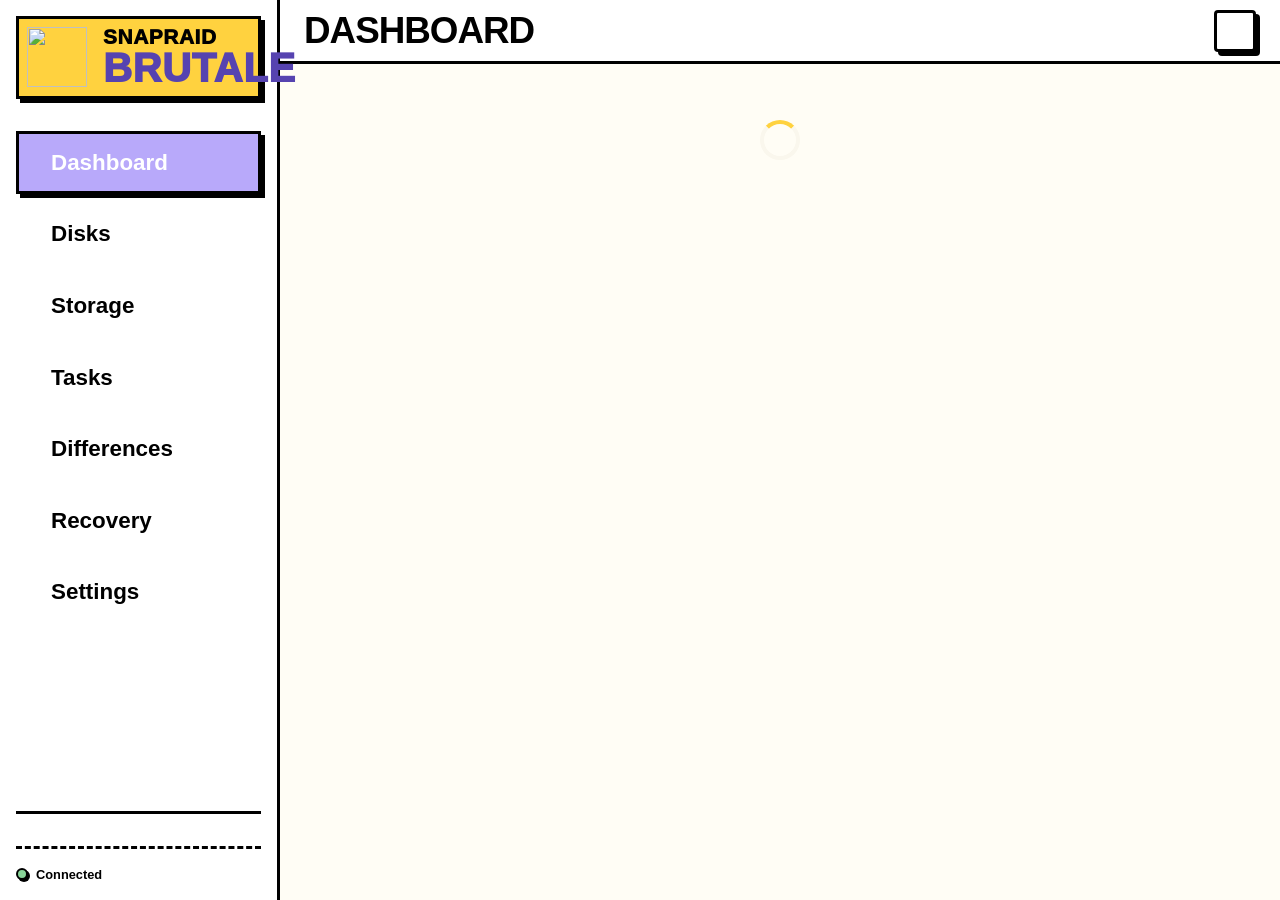
==== brutale/index.html @ dd06f3c1 "Add a Storage page to the Commander and Brutale UIs with array diagram, guided setup, pools, balance" ====
<!DOCTYPE html>
<html lang="en">

<head>
    <meta charset="UTF-8">
    <meta name="viewport" content="width=device-width, initial-scale=1.0">
    <title>SnapRAID Brutale</title>
    <script src="js/init.js"></script>
    <link rel="stylesheet" href="css/style.css">
    <link rel="apple-touch-icon" sizes="180x180" href="/image/apple-touch-icon.png">
    <link rel="icon" type="image/png" sizes="32x32" href="/image/favicon-32x32.png">
    <link rel="icon" type="image/png" sizes="16x16" href="/image/favicon-16x16.png">
    <link rel="manifest" href="/site.webmanifest">
</head>

<body>
    <div class="app-container">
        <!-- Sidebar Navigation -->
        <aside class="sidebar" id="sidebar">
            <a class="brand" href="https://www.snapraid.it" target="_blank" rel="noopener noreferrer">
                <!-- <div class="logo-icon" id="icon-logo"></div> -->
                <image class="logo-icon" src="image/android-chrome-192x192.png" with="60" height="60"/>
                <div class="brand-text">
                    <h1><span>SnapRAID</span><br><span class="brand-sub">Brutale</span></h1>
                </div>
            </a>

            <nav class="nav-links">
                <a href="#/" class="nav-item active" data-link>
                    <span class="icon" id="icon-dashboard"></span> Dashboard
                </a>
                <a href="#/disks" class="nav-item" data-link>
                    <span class="icon" id="icon-harddrive"></span> Disks
                </a>
                <a href="#/storage" class="nav-item" data-link>
                    <span class="icon" id="icon-storage"></span> Storage
                </a>
                <a href="#/tasks" class="nav-item" data-link>
                    <span class="icon" id="icon-activity"></span> Tasks
                </a>
                <a href="#/diff" class="nav-item" data-link>
                    <span class="icon" id="icon-check"></span> Differences
                </a>
                <a href="#/recovery" class="nav-item" data-link>
                    <span class="icon" id="icon-shield"></span> Recovery
                </a>
                <a href="#/settings" class="nav-item" data-link>
                    <span class="icon" id="icon-settings"></span> Settings
                </a>
            </nav>

            <div class="sidebar-footer">
                <div id="sidebar-status" class="sidebar-status">
                    <!-- Dynamic Status -->
                </div>
                <div class="connection-status">
                    <span class="pulse-dot"></span>
                    <span id="connection-text">Connected</span>
                </div>
            </div>
        </aside>

        <!-- Main Content Area -->
        <main class="main-content">
            <!-- Mobile Header -->
            <header class="top-bar">
                <div class="flex items-center gap-4">
                    <button id="mobile-menu-btn" class="icon-btn mobile-only">
                        <span class="icon" id="icon-menu"></span>
                    </button>
                    <h1 id="page-title">Dashboard</h1>
                </div>
                <div class="flex items-center gap-2">
                    <div class="header-actions" id="header-actions">
                        <!-- Dynamic Action Buttons injected here -->
                    </div>
                    <button id="theme-toggle" class="btn btn-secondary btn-icon" data-tooltip="Toggle Theme">
                        <span class="icon" id="icon-theme"></span>
                    </button>
                </div>
            </header>
            
            <div id="global-alerts" class="global-alerts"></div>

            <!-- View Container -->
            <div id="view-container" class="view-container">
                <!-- Views are injected here by JS -->
                <div class="loading-spinner"></div>
            </div>
        </main>
    </div>

    <!-- Toast Notification Container -->
    <div id="toast-container"></div>

    <!-- Scripts -->
    <script type="module" src="js/app.js"></script>
</body>

</html>
---- brutale/css/style.css ----
/* SPDX-License-Identifier: GPL-3.0-or-later */
/* Copyright (C) 2026 Andrea Mazzoleni */

/* --- Fonts --- */
@font-face {
    font-family: 'Bebas Neue';
    src: url('fonts/BebasNeue-Regular.woff2') format('woff2');
    font-weight: 400;
    font-style: normal;
    font-display: swap;
}

@font-face {
    font-family: 'Plus Jakarta Sans';
    src: url('fonts/PlusJakartaSans-Bold.woff2') format('woff2');
    font-weight: 700;
    font-style: normal;
    font-display: swap;
}

@font-face {
    font-family: 'DM Sans';
    src: url('fonts/DMSans-Regular.woff2') format('woff2');
    font-weight: 400;
    font-style: normal;
    font-display: swap;
}

@font-face {
    font-family: 'DM Sans';
    src: url('fonts/DMSans-Medium.woff2') format('woff2');
    font-weight: 500;
    font-style: normal;
    font-display: swap;
}

@font-face {
    font-family: 'DM Sans';
    src: url('fonts/DMSans-Bold.woff2') format('woff2');
    font-weight: 700;
    font-style: normal;
    font-display: swap;
}

@font-face {
    font-family: 'JetBrains Mono';
    src: url('fonts/JetBrainsMono-Regular.woff2') format('woff2');
    font-weight: 400;
    font-style: normal;
    font-display: swap;
}

@font-face {
    font-family: 'JetBrains Mono';
    src: url('fonts/JetBrainsMono-Bold.woff2') format('woff2');
    font-weight: 700;
    font-style: normal;
    font-display: swap;
}

/* --- Variables & Theme (Neo-Brutalism Style) --- */
:root {
    /* Bold Neubrutalist Color Palette */
    --c-neo-yellow: #FFD23F;    /* Bold Yellow */
    --c-neo-purple: #B8A9FA;    /* Lavender */
    --c-neo-amber: #FFA552;     /* Amber */
    --c-neo-orange: #F97316;    /* Orange */
    --c-neo-cyan: #74B9FF;      /* Sky Blue */
    --c-neo-green: #88D498;     /* Soft Green */
    --c-neo-pink: #FF6B6B;      /* Coral Pink */
    --c-black: #000000;         /* Black */
    --c-white: #FFFFFF;         /* White */
    
    /* Theme Colors - Light Mode Default */
    --bg-main: #FFFDF5;         /* Off-White */
    --bg-sub: #FAF7ED;          /* Slightly deeper off-white/cream for layouts/sidebar */
    --bg-card: #FFFFFF;         /* Pure White card backgrounds for high contrast */
    --bg-card-hover: var(--c-neo-yellow);
    --border: var(--c-black);
    --border-subtle: 3px solid var(--c-black);
    
    --text-primary: var(--c-black);
    --text-secondary: #2D2D2D;
    --accent-glow: var(--c-neo-yellow);
    --brand-primary: var(--c-black);
    --brand-secondary: #5643B0;
    --btn-primary: var(--c-neo-yellow);
    --btn-secondary: var(--c-neo-purple);
    --btn-danger: var(--c-neo-pink); /* Use Coral Pink for danger buttons */
    
    --smart-clickable-hover: var(--c-neo-yellow);
    --text-grey: #555555;
    --text-sky: #0277BD; /* More readable shade of Sky Blue for text */
    --text-emerald: #1E824C; /* More readable shade of Soft Green for text */
    --text-red: #D32F2F; /* Darker red for text in light theme */
    --log-window-background: #FFFFFF;
    --log-window-text: var(--c-black);
    --status-next: #3D3D3D;
    --progress-container-background: #FFFFFF;
    --slider-background: var(--c-black);
    --table-row-hover: var(--c-neo-yellow);
    --table-row-alt: rgba(0, 0, 0, 0.03);
    
    /* Hard Shadows */
    --shadow-hard: 4px 4px 0px 0px var(--c-black);
    --shadow-hard-lg: 8px 8px 0px 0px var(--c-black);
    --shadow-hard-hover: 6px 6px 0px 0px var(--c-black);
    --shadow-hard-active: 2px 2px 0px 0px var(--c-black);

    /* Spacing */
    --gap-sm: 0.5rem;
    --gap-md: 1rem;
    --gap-lg: 1.5rem;

    /* Borders */
    --radius-md: 4px;
    --radius-lg: 4px;
}

[data-theme="dark"] {
    --bg-main: #121212;
    --bg-sub: #1A1A1A;
    --bg-card: #1F1F1F;
    --bg-card-hover: var(--c-neo-purple);
    --border: var(--c-white);
    --border-subtle: 3px solid var(--c-white);
    
    --text-primary: var(--c-white);
    --text-secondary: #CCCCCC;
    --accent-glow: var(--c-neo-purple);
    --brand-primary: var(--c-black);
    --brand-secondary: #5643B0;
    --btn-primary: var(--c-neo-yellow);
    --btn-secondary: var(--c-neo-purple);
    --btn-danger: var(--c-neo-orange);
    
    --smart-clickable-hover: var(--c-neo-purple);
    --text-grey: #AAAAAA;
    --text-sky: var(--c-neo-cyan);
    --text-emerald: var(--c-neo-green);
    --text-red: var(--c-neo-pink);
    --log-window-background: #121212;
    --log-window-text: var(--c-white);
    --status-next: #BBBBBB;
    --progress-container-background: #1F1F1F;
    --slider-background: var(--c-white);
    --table-row-hover: var(--c-neo-purple);
    --table-row-alt: rgba(255, 255, 255, 0.03);
    
    /* Hard Shadows */
    --shadow-hard: 4px 4px 0px 0px var(--c-white);
    --shadow-hard-lg: 8px 8px 0px 0px var(--c-white);
    --shadow-hard-hover: 6px 6px 0px 0px var(--c-white);
    --shadow-hard-active: 2px 2px 0px 0px var(--c-white);
}

/* --- Resetp & Base --- */
* {
    box-sizing: border-box;
    margin: 0;
    padding: 0;
}

body {
    font-family: 'DM Sans', -apple-system, BlinkMacSystemFont, "Segoe UI", Roboto, sans-serif;
    background-color: var(--bg-main);
    color: var(--text-primary);
    line-height: 1.5;
    height: 100vh;
    overflow: hidden;
}

h1, h2, h3, h4, h5, h6 {
    font-family: 'Bebas Neue', sans-serif;
    text-transform: uppercase;
    letter-spacing: 0.03em;
    font-weight: 400;
}

.badge, .btn, .nav-item, .version-tag, .smart-clickable {
    font-family: 'Plus Jakarta Sans', sans-serif;
    font-weight: 700;
}

.log-window, .restricted-banner code, .font-mono, code, pre, kbd, samp {
    font-family: 'JetBrains Mono', monospace !important;
}

/* --- Layout --- */
.app-container {
    display: flex;
    height: 100vh;
}

/* Sidebar */
.sidebar {
    width: 280px;
    background-color: var(--bg-card);
    border-right: 3px solid var(--border);
    display: flex;
    flex-direction: column;
    padding: var(--gap-md);
    transition: transform 0.3s ease;
    z-index: 50;
}

.brand {
    display: flex;
    align-items: center;
    gap: var(--gap-md);
    margin-bottom: 2rem;
    padding: 0.5rem;
    text-decoration: none;
    background: var(--btn-primary);
    border: 3px solid var(--border);
    box-shadow: var(--shadow-hard);
    color: var(--text-primary);
}

.brand:hover {
    transform: translate(-2px, -2px);
    box-shadow: var(--shadow-hard-hover);
}

.brand:active {
    transform: translate(2px, 2px);
    box-shadow: var(--shadow-hard-active);
}

.brand:hover .logo-icon {
    animation: logo-jiggle 0.3s infinite;
}

@keyframes logo-jiggle {
    0%, 100% { transform: rotate(0deg); }
    25% { transform: rotate(-6deg); }
    75% { transform: rotate(6deg); }
}

.logo-icon {
    width: 60px;
    height: 60px;
    display: flex;
    align-items: center;
    justify-content: center;
    transition: transform 0.2s ease;
}

.brand-text h1 {
    font-size: 1.3rem;
    font-weight: 1000;
    line-height: 1.0;
    color: var(--brand-primary);
}

.brand-sub {
    font-size: 2.5rem;
    font-weight: 1000;
    line-height: 1.0;
    color: var(--brand-secondary);
}

.version-tag {
    font-size: 0.75rem;
    color: var(--text-secondary);
    font-family: 'JetBrains Mono', monospace;
    font-weight: bold;
}

.nav-links {
    display: flex;
    flex-direction: column;
    gap: 0.5rem;
    flex: 1;
}

.nav-item {
    display: flex;
    align-items: center;
    gap: var(--gap-md);
    padding: 0.75rem 1rem;
    color: var(--text-primary);
    text-decoration: none;
    border: 3px solid transparent;
    font-weight: 700;
    font-size: 1.4rem;
    transition: all 0.1s;
}

.nav-item:hover {
    background-color: var(--c-neo-yellow);
    border: 3px solid var(--border);
    box-shadow: var(--shadow-hard);
    color: var(--c-black);
}

.nav-item.active {
    background-color: var(--c-neo-purple);
    border: 3px solid var(--border);
    box-shadow: var(--shadow-hard);
    color: var(--c-white);
}

.nav-item .icon svg {
    width: 20px;
    height: 20px;
    fill: currentColor;
    align-items: center;
    margin-top: 0.4rem;
}

.sidebar-status {
    margin-bottom: var(--gap-md);
    padding-bottom: var(--gap-md);
    border-bottom: 3px dashed var(--border);
}

.status-title {
    font-size: 0.75rem;
    font-weight: 700;
    color: var(--text-secondary);
    text-transform: uppercase;
    margin-bottom: 0.25rem;
    display: flex;
    justify-content: space-between;
}

.status-command {
    color: var(--c-neo-orange);
    font-weight: bold;
}

.status-meta {
    font-size: 0.7rem;
    color: var(--text-secondary);
    margin-top: 0.25rem;
    display: flex;
    justify-content: space-between;
}

.status-icon {
    display: inline-flex;
    align-items: center;
    margin-right: 0.5rem;
    color: var(--text-primary);
}

.status-icon svg {
    width: 14px;
    height: 14px;
    fill: currentColor;
}

.status-separator {
    display: inline-flex;
    align-items: center;
    margin: 0 0.25rem;
    color: var(--border);
}

.status-separator svg {
    width: 12px;
    height: 12px;
    fill: currentColor;
}

.status-next {
    color: var(--status-next);
    font-weight: bold;
}

.icon-spin {
    animation: spin 2s linear infinite;
}

.sidebar-footer {
    padding-top: var(--gap-md);
    border-top: 3px solid var(--border);
}

.connection-status {
    display: flex;
    align-items: center;
    gap: 0.5rem;
    font-size: 0.8rem;
    color: var(--text-primary);
    font-weight: bold;
}

.pulse-dot {
    width: 12px;
    height: 12px;
    background-color: var(--c-neo-green);
    border: 2px solid var(--border);
    border-radius: 50%;
    box-shadow: 2px 2px 0px 0px var(--border);
}

.pulse-dot.disconnected {
    background-color: var(--c-neo-orange);
}

/* Main Content */
.main-content {
    flex: 1;
    display: flex;
    flex-direction: column;
    overflow: hidden;
    position: relative;
}

.top-bar {
    height: 64px;
    padding: 0 var(--gap-lg);
    display: flex;
    align-items: center;
    justify-content: space-between;
    background: var(--bg-card);
    border-bottom: 3px solid var(--border);
    z-index: 40;
}

#page-title {
    font-size: 2.3rem;
    font-weight: 700;
    text-transform: uppercase;
    letter-spacing: -1px;
}

.header-actions {
    display: flex;
    gap: var(--gap-md);
    align-items: center;
}

.view-container {
    padding: var(--gap-lg);
    overflow-y: auto;
    flex: 1;
    padding-bottom: 80px;
}

/* --- Components --- */

/* Cards */
.card {
    background-color: var(--bg-card);
    border: 3px solid var(--border);
    border-radius: var(--radius-lg);
    padding: var(--gap-lg);
    overflow: visible;
    box-shadow: var(--shadow-hard);
    transition: transform 0.1s, box-shadow 0.1s;
}

.card-border-blue {
    border-left: 10px solid var(--c-neo-cyan) !important;
}

.card-border-purple {
    border-left: 10px solid var(--c-neo-purple) !important;
}

.card-border-grey {
    border-left: 10px solid var(--text-grey) !important;
}

.card-disk {
    max-width: 400px;
}

.card-disk h4 {
    font-size: 1.4rem !important;
}

.card.glow {
    border-color: var(--c-neo-yellow);
    box-shadow: var(--shadow-hard-lg);
}

/* Grid */
.grid-1 {
    display: grid;
    grid-template-columns: repeat(auto-fit, minmax(300px, 1fr));
    gap: var(--gap-lg);
    margin-bottom: var(--gap-lg);
}

.grid-2 {
    display: grid;
    grid-template-columns: repeat(auto-fit, minmax(300px, 1fr));
    gap: var(--gap-lg);
    margin-bottom: var(--gap-lg);
}

.grid-span-2 {
    grid-column: span 2;
}

.grid-3 {
    display: grid;
    grid-template-columns: repeat(auto-fit, minmax(250px, 1fr));
    gap: var(--gap-lg);
    margin-bottom: var(--gap-lg);
}

.grid-4 {
    display: grid;
    grid-template-columns: repeat(auto-fit, minmax(200px, 1fr));
    gap: var(--gap-lg);
    margin-bottom: var(--gap-lg);
}

.grid-fill-2 {
    display: grid;
    grid-template-columns: repeat(auto-fill, minmax(300px, 400px));
    gap: var(--gap-lg);
}

.grid-fill-3 {
    display: grid;
    grid-template-columns: repeat(auto-fill, minmax(250px, 300px));
    gap: var(--gap-lg);
}

.grid-fill-4 {
    display: grid;
    grid-template-columns: repeat(auto-fill, minmax(200px, 250px));
    gap: var(--gap-lg);
}

/* Buttons */
.btn {
    padding: 0.6rem 1.2rem;
    border-radius: var(--radius-md);
    border: 3px solid var(--border);
    font-weight: 700;
    cursor: pointer;
    transition: transform 0.1s, box-shadow 0.1s;
    font-size: 0.9rem;
    position: relative;
    box-shadow: var(--shadow-hard);
    text-transform: uppercase;
    letter-spacing: 0.5px;
}

.btn:hover {
    transform: translate(-2px, -2px);
    box-shadow: var(--shadow-hard-hover);
    filter: none;
}

.btn:active {
    transform: translate(2px, 2px);
    box-shadow: var(--shadow-hard-active);
    filter: none;
}

.btn-primary {
    background-color: var(--btn-primary);
    color: var(--c-black);
}

.btn-secondary {
    background-color: var(--bg-card);
    color: var(--text-primary);
}

.btn-danger {
    background-color: var(--btn-danger);
    color: var(--c-white);
}

.btn-amber {
    background-color: var(--c-neo-yellow);
    color: var(--c-black);
}

.btn-disabled {
    background-color: var(--bg-sub);
    color: var(--text-grey);
    cursor: not-allowed;
    opacity: 0.6;
    pointer-events: none;
    border: 3px solid var(--border);
    box-shadow: none;
    transform: none !important;
}

.btn-icon {
    display: inline-flex;
    align-items: center;
    justify-content: center;
    padding: 0.5rem;
    width: 42px;
    height: 42px;
}

.btn-icon svg {
    width: 22px;
    height: 22px;
    fill: currentColor;
}

.btn-sm {
    padding: 0.35rem 0.85rem;
    font-size: 0.8rem;
    border-width: 2px;
}

.btn-xs {
    padding: 0.2rem 0.5rem;
    font-size: 0.7rem;
    border-width: 2px;
}

.icon-btn {
    background: none;
    border: 3px solid transparent;
    color: var(--text-primary);
    cursor: pointer;
    display: inline-flex;
    align-items: center;
    justify-content: center;
    padding: 4px;
}

.icon-btn:hover {
    border-color: var(--border);
    background: var(--c-neo-yellow);
    box-shadow: 2px 2px 0px var(--border);
}

.icon-btn svg {
    width: 24px;
    height: 24px;
    fill: currentColor;
}

/* Floating JavaScript Tooltip */
.tooltip-floating {
    position: fixed;
    background-color: var(--c-neo-yellow);
    color: var(--c-black);
    padding: 0.6rem 0.9rem;
    border: 3px solid var(--border);
    border-radius: var(--radius-md);
    font-size: 0.85rem;
    font-weight: 700;
    line-height: 1.4;
    max-width: 350px;
    z-index: 1000;
    box-shadow: var(--shadow-hard);
    pointer-events: none;
    opacity: 0;
    transition: opacity 0.15s ease;
}

.tooltip-floating.active {
    opacity: 1;
}

/* Badges */
.badge {
    display: inline-flex;
    padding: 0.35rem 0.65rem;
    border: 2px solid var(--border);
    border-radius: 4px;
    font-size: 0.75rem;
    font-weight: 700;
    text-transform: uppercase;
    text-align: center;
    justify-content: center;
    line-height: 1.2;
    box-shadow: 2px 2px 0px var(--border);
}

a.badge {
    text-decoration: none;
    transition: transform 0.1s, box-shadow 0.1s;
}

a.badge:hover {
    transform: translate(-1px, -1px);
    box-shadow: 3px 3px 0px var(--border);
    filter: none;
}

.badge-green {
    background: var(--c-neo-green);
    color: var(--c-black);
}

.badge-red {
    background: var(--c-neo-pink);
    color: var(--c-white);
}

.badge-yellow {
    background: var(--c-neo-amber);
    color: var(--c-white);
}

.badge-orange {
    background: var(--c-neo-orange);
    color: var(--c-white);
}

.badge-blue {
    background: var(--c-neo-cyan);
    color: var(--c-black);
}

.badge-purple {
    background: var(--c-neo-purple);
    color: var(--c-white);
}

.badge-grey {
    background: var(--bg-sub);
    color: var(--text-primary);
}

.badge-active-cyan {
    background: var(--c-neo-cyan);
    color: var(--c-white);
    animation: neo-jiggle-cyan 0.8s infinite;
}

.badge-active-yellow {
    background: var(--c-neo-amber);
    color: var(--c-white);
    animation: neo-jiggle-yellow 0.6s infinite;
}

.badge-active-orange {
    background: var(--c-neo-orange);
    color: var(--c-white);
    animation: neo-jiggle-orange 0.4s infinite;
}

.badge-active-red {
    background: var(--c-neo-pink);
    color: var(--c-white);
    animation: neo-jiggle-red 0.2s infinite;
}

@keyframes neo-jiggle-cyan {
    0%, 100% { transform: rotate(0deg); }
    25% { transform: rotate(-1deg) translate(-0.5px, 0); }
    75% { transform: rotate(1deg) translate(0.5px, 0); }
}

@keyframes neo-jiggle-yellow {
    0%, 100% { transform: rotate(0deg); }
    25% { transform: rotate(-2.5deg) translate(-0.5px, 0); }
    75% { transform: rotate(2.5deg) translate(0.5px, 0); }
}

@keyframes neo-jiggle-orange {
    0%, 100% { transform: rotate(0deg); }
    25% { transform: rotate(-4.5deg) translate(-1px, 0); }
    75% { transform: rotate(4.5deg) translate(1px, 0); }
}

@keyframes neo-jiggle-red {
    0%, 100% { transform: rotate(0deg); }
    25% { transform: rotate(-7deg) translate(-1.5px, 0); }
    75% { transform: rotate(7deg) translate(1.5px, 0); }
}

/* Progress Bar */
.progress-container {
    height: 16px;
    background-color: var(--progress-container-background);
    border: 3px solid var(--border);
    border-radius: var(--radius-md);
    overflow: hidden;
    margin: 0.5rem 0;
    box-shadow: 2px 2px 0px var(--border);
}

.progress-container.system-progress {
    height: 10px;
    margin: 0;
}

.progress-bar {
    height: 100%;
    background: var(--c-neo-cyan);
    border-right: 2px solid var(--border);
    transition: width 0.3s ease;
}

/* Logs */
.log-window {
    background-color: var(--log-window-background);
    border: 3px solid var(--border);
    border-radius: var(--radius-md);
    padding: 1rem;
    font-family: monospace;
    font-size: 0.85rem;
    height: 250px;
    overflow-y: auto;
    color: var(--log-window-text);
    box-shadow: var(--shadow-hard);
}

.log-line {
    margin-bottom: 4px;
    font-weight: 500;
}

.log-error {
    color: var(--c-neo-orange);
    font-weight: 700;
}

/* Forms */
.form-group {
    margin-bottom: 1.2rem;
}

.form-group label {
    display: block;
    margin-bottom: 0.3rem;
    font-size: 0.95rem;
    color: var(--text-primary);
    font-weight: 700;
    text-transform: uppercase;
}

.form-control {
    width: 100%;
    padding: 0.75rem;
    background-color: var(--bg-card);
    border: 3px solid var(--border);
    border-radius: var(--radius-md);
    color: var(--text-primary);
    font-family: inherit;
    font-weight: 500;
    box-shadow: 2px 2px 0px var(--border);
    transition: transform 0.1s, box-shadow 0.1s;
}

.form-control:focus {
    outline: none;
    transform: translate(-1px, -1px);
    box-shadow: 3px 3px 0px var(--border);
    background-color: var(--bg-sub);
}

.form-row {
    display: flex;
    gap: 1rem;
}

.form-row>* {
    flex: 1;
}

.form-group.disabled-control {
    opacity: 0.4;
    cursor: not-allowed;
}

.form-group.disabled-control input,
.form-group.disabled-control select {
    cursor: not-allowed;
    box-shadow: none;
}

.restricted-banner {
    grid-column: span 2;
    background: var(--c-neo-cyan);
    border: 3px solid var(--border);
    border-radius: var(--radius-lg);
    padding: var(--gap-lg);
    margin-bottom: var(--gap-lg);
    color: var(--c-black);
    box-shadow: var(--shadow-hard);
}

.restricted-banner-title {
    font-weight: 700;
    font-size: 1.1rem;
    color: var(--c-black);
    margin-bottom: 0.5rem;
    display: flex;
    align-items: center;
    gap: 0.5rem;
    text-transform: uppercase;
}

.restricted-banner code {
    font-family: monospace;
    font-size: 0.9em;
    color: var(--c-black);
    background: rgba(255, 255, 255, 0.65);
    border: 2px solid var(--border);
    padding: 0.1rem 0.3rem;
    border-radius: 4px;
}

.global-alerts {
    padding: var(--gap-lg) var(--gap-lg) 0 var(--gap-lg);
}

.global-alerts:empty {
    display: none;
}

.health-banner {
    border: 3px solid var(--border);
    border-radius: var(--radius-lg);
    padding: var(--gap-lg);
    margin-bottom: var(--gap-sm);
    color: var(--c-black);
    box-shadow: var(--shadow-hard);
    font-weight: 500;
}

.health-banner.pending {
    background: var(--c-neo-cyan);
}

.health-banner.prefail {
    background: var(--c-neo-yellow);
}

.health-banner.degraded {
    background: var(--c-neo-orange);
    color: var(--c-white);
}

.health-banner.degraded .health-banner-reason,
.health-banner.degraded .health-banner-title {
    color: var(--c-white);
}

.health-banner.failing {
    background: var(--c-neo-pink);
    color: var(--c-white);
}

.health-banner.failing .health-banner-reason,
.health-banner.failing .health-banner-title {
    color: var(--c-white);
}

.health-banner.corrupt {
    background: var(--c-neo-purple);
    color: var(--c-white);
}

.health-banner.corrupt .health-banner-reason,
.health-banner.corrupt .health-banner-title {
    color: var(--c-white);
}

.health-banner-title {
    font-weight: 800;
    font-size: 1.1rem;
    color: var(--c-black);
    margin-bottom: 0.5rem;
    display: flex;
    align-items: center;
    gap: 0.5rem;
    text-transform: uppercase;
}

.health-banner-reason {
    font-weight: 700;
    color: var(--c-black);
    margin-top: 0.25rem;
}

/* Table */
.data-table {
    width: 100%;
    border-collapse: collapse;
    background: var(--bg-card);
    border: 3px solid var(--border);
    box-shadow: var(--shadow-hard);
}

.data-table th {
    text-align: left;
    padding: 1rem;
    border-bottom: 3px solid var(--border);
    color: var(--text-primary);
    font-size: 0.9rem;
    font-weight: 800;
    text-transform: uppercase;
    background: var(--bg-sub);
}

.data-table td {
    padding: 1rem;
    border-bottom: 2px solid var(--border);
    font-size: 0.9rem;
    font-weight: 500;
}

.data-table.dense th,
.data-table.dense td {
    padding: 0.6rem 0.85rem;
}

.data-table.dense th,
.data-table.v-dense th {
    font-size: 0.8rem;
    background-color: var(--bg-sub);
}

.data-table.v-dense th,
.data-table.v-dense td {
    padding: 0.3rem 0.6rem;
    font-size: 0.8rem;
}

.data-table.dense td,
.data-table.v-dense td {
    vertical-align: middle;
}

.data-table.dense tr:nth-child(even),
.data-table.v-dense tr:nth-child(even) {
    background-color: var(--table-row-alt);
}

.history-table tr:nth-child(4n+3),
.history-table tr:nth-child(4n+4) {
    background-color: var(--table-row-alt);
}

.task-history-log {
    background-color: var(--bg-sub);
    margin: 0.5rem;
    padding: 0.5rem;
    border: 2px solid var(--border);
}

.data-table tr:hover {
    background-color: var(--table-row-hover) !important;
    color: var(--c-black) !important;
}

.data-table tr:hover td {
    color: var(--c-black) !important;
}

.data-table.dense .badge {
    padding: 0.2rem 0.5rem;
    font-size: 0.7rem;
}

.modal-body h4 {
    margin-top: 0.75rem;
    margin-bottom: 0.35rem;
    text-transform: uppercase;
}

.modal-body .data-table.v-dense th:first-child,
.modal-body .data-table.v-dense td:first-child {
    width: 250px;
    max-width: 250px;
}

@media (max-width: 480px) {
    .modal-body .data-table.v-dense th:first-child,
    .modal-body .data-table.v-dense td:first-child {
        width: 120px;
    }
}

.overflow-x-auto {
    overflow-x: auto;
}

/* Temperature / Sparklines */
.flex-1 {
    flex: 1;
}

.flex-shrink-0 {
    flex-shrink: 0;
}

.whitespace-nowrap {
    white-space: nowrap;
}

.h-full {
    height: 100%;
}

.min-w-0 {
    min-width: 0;
}

.temp-sparkline {
    display: block;
}

.temp-sparkline-row {
    height: 55px;
}

.temp-sparkline-container {
    border: 3px solid var(--border);
    border-radius: var(--radius-md);
    background: var(--bg-sub);
    width: 100%;
    box-shadow: 2px 2px 0px var(--border);
}

.scrub-history-container {
    border: 3px solid var(--border);
    border-radius: var(--radius-md);
    background: var(--bg-sub);
    height: 150px;
    width: 100%;
    box-shadow: var(--shadow-hard);
}

/* Property List */
.property-list {
    display: flex;
    flex-direction: column;
    gap: 0.75rem;
    border-top: 3px solid var(--border);
    border-bottom: 3px solid var(--border);
    padding: 1.25rem 0;
    margin: 1.5rem 0;
}

.property-row {
    display: flex;
    align-items: center;
    gap: 1rem;
}

.property-label {
    color: var(--text-secondary);
    font-size: 0.8rem;
    font-weight: 800;
    text-transform: uppercase;
    width: 100px;
    flex-shrink: 0;
}

.property-value {
    font-size: 1.15rem;
    font-weight: 700;
    word-break: break-all;
    flex: 1;
    min-width: 0;
}

.w-50 { width: 50px; }
.w-60 { width: 60px; }
.w-80 { width: 80px; }
.w-100 { width: 100px; }
.p-0 { padding: 0 !important; }

/* Utility Typography */
.text-xs { font-size: 0.75rem; }
.text-sm { font-size: 0.875rem; }
.text-lg { font-size: 1.125rem; }
.text-xl { font-size: 1.25rem; }
.text-2xl { font-size: 1.5rem; }
.font-bold { font-weight: 700; }
.font-mono { font-family: monospace; font-weight: bold; }

.whitespace-pre-wrap {
    white-space: pre-wrap;
}

.text-sky { color: var(--text-sky); }
.text-emerald { color: var(--text-emerald); }
.text-purple { color: var(--c-neo-purple); }
.text-grey { color: var(--text-grey); }
.text-red { color: var(--text-red); }
.text-yellow { color: var(--c-neo-amber); }
.text-orange { color: var(--c-neo-orange); }
.text-amber { color: var(--c-neo-amber); }
.text-muted { color: var(--text-secondary); }

.flex { display: flex; }
.flex-wrap { flex-wrap: wrap; }
.items-center { align-items: center; }
.justify-between { justify-content: space-between; }
.gap-2 { gap: 0.5rem; }
.gap-4 { gap: 1rem; }
.gap-8 { gap: 2rem; }

.mt-1 { margin-top: 0.25rem; }
.mt-2 { margin-top: 0.5rem; }
.mt-3 { margin-top: 0.75rem; }
.mt-4 { margin-top: 1.0rem; }
.mt-6 { margin-top: 1.5rem; }
.mr-1 { margin-right: 0.25rem; }
.ml-2 { margin-left: 0.5rem; }
.mb-1 { margin-bottom: 0.25rem; }
.mb-2 { margin-bottom: 0.5rem; }
.mb-3 { margin-bottom: 0.75rem; }
.mb-4 { margin-bottom: 1rem; }
.mb-6 { margin-bottom: 1.5rem; }
.mb-8 { margin-bottom: 2rem; }
.mb-12 { margin-bottom: 3rem; }

/* Mobile Responsive */
@media (max-width: 768px) {
    .sidebar {
        position: fixed;
        height: 100%;
        transform: translateX(-100%);
        width: 80%;
        border-right: 3px solid var(--border);
        box-shadow: var(--shadow-hard-lg);
    }

    .sidebar.open {
        transform: translateX(0);
    }

    .mobile-only {
        display: block;
    }
}

@media (min-width: 769px) {
    .mobile-only {
        display: none;
    }
}

.hidden {
    display: none !important;
}

.truncate {
    overflow: hidden;
    text-overflow: ellipsis;
    white-space: nowrap;
}

/* Loading */
.loading-spinner {
    border: 4px solid var(--bg-sub);
    border-top: 4px solid var(--c-neo-yellow);
    border-radius: 50%;
    width: 40px;
    height: 40px;
    animation: spin 1s linear infinite;
    margin: 2rem auto;
}

@keyframes spin {
    0% { transform: rotate(0deg); }
    100% { transform: rotate(360deg); }
}

/* Toast */
#toast-container {
    position: fixed;
    bottom: 20px;
    right: 20px;
    z-index: 100;
    display: flex;
    flex-direction: column;
    gap: 10px;
}

.toast {
    border: 3px solid var(--border);
    padding: 1rem;
    border-radius: var(--radius-md);
    box-shadow: var(--shadow-hard);
    animation: slideIn 0.3s;
    font-weight: bold;
}

.toast svg {
    width: 20px;
    height: 20px;
    fill: currentColor;
    flex-shrink: 0;
}

.toast svg[stroke] {
    fill: none;
    stroke: currentColor;
}

.toast-icon {
    width: 20px;
    height: 20px;
    flex-shrink: 0;
    display: flex;
    align-items: center;
    justify-content: center;
}

.toast-error {
    border-color: var(--border);
    background: var(--c-neo-pink) !important;
    color: var(--c-white);
}

.toast-warning {
    border-color: var(--border);
    background: var(--c-neo-orange) !important;
    color: var(--c-white);
}

.toast-success {
    border-color: var(--border);
    background: var(--c-neo-green) !important;
    color: var(--c-black);
}

.toast-info {
    border-color: var(--border);
    background: var(--c-neo-cyan) !important;
    color: var(--c-black);
}

@keyframes slideIn {
    from { transform: translateX(100%); }
    to { transform: translateX(0); }
}

/* Modal */
.modal-overlay {
    position: fixed;
    top: 0;
    left: 0;
    width: 100%;
    height: 100%;
    background-color: rgba(0, 0, 0, 0.6);
    backdrop-filter: blur(4px);
    display: flex;
    align-items: center;
    justify-content: center;
    z-index: 1000;
    opacity: 0;
    pointer-events: none;
    transition: opacity 0.2s ease;
}

.modal-overlay.active {
    opacity: 1;
    pointer-events: auto;
}

.modal-container {
    background-color: var(--bg-card);
    border: 3px solid var(--border);
    border-radius: var(--radius-lg);
    width: 90%;
    max-width: 450px;
    max-height: 90vh;
    display: flex;
    flex-direction: column;
    padding: var(--gap-lg);
    box-shadow: var(--shadow-hard-lg);
    transform: translateY(20px);
    transition: transform 0.2s ease;
}

.modal-overlay.active .modal-container {
    transform: translateY(0);
}

.modal-title {
    font-size: 1.4rem;
    font-weight: 800;
    color: var(--text-primary);
    margin-bottom: var(--gap-md);
    text-transform: uppercase;
    border-bottom: 2px solid var(--border);
    padding-bottom: 0.5rem;
}

.modal-body {
    font-size: 0.95rem;
    color: var(--text-primary);
    margin-bottom: var(--gap-lg);
    line-height: 1.6;
    overflow-y: auto;
    flex: 1;
}

.modal-actions {
    display: flex;
    justify-content: flex-end;
    gap: var(--gap-md);
}

@media (max-width: 480px) {
    #page-title {
        max-width: 100px;
    }

    .modal-actions {
        flex-direction: column;
    }

    .modal-actions .btn {
        width: 100%;
    }
}

.smart-clickable {
    cursor: pointer;
    display: inline-block;
    transition: transform 0.1s, box-shadow 0.1s, background-color 0.1s;
    border: 2px solid var(--border);
    padding: 0.2rem 0.5rem;
    background-color: var(--btn-primary);
    border-radius: var(--radius-md);
    box-shadow: var(--shadow-hard);
    color: var(--c-black) !important;
}

.smart-clickable * {
    color: var(--c-black) !important;
}

.smart-clickable .badge,
.smart-clickable .smart-status {
    background: none !important;
    border: none !important;
    box-shadow: none !important;
    padding: 0 !important;
    font-size: inherit !important;
    line-height: inherit !important;
    display: inline !important;
    font-weight: 700;
}

.smart-clickable .smart-status[data-status="failing"] {
    color: var(--c-neo-pink) !important;
    display: inline-flex !important;
    align-items: center;
}

.smart-clickable .smart-status[data-status="failing"]::before {
    content: '';
    display: inline-block;
    width: 8px;
    height: 8px;
    border-radius: 50%;
    background: var(--c-neo-pink);
    margin-right: 6px;
    border: 1px solid var(--border);
    animation: status-dot-pulse 0.5s infinite ease-in-out;
    flex-shrink: 0;
}

.smart-clickable .smart-status[data-status="prefail"] {
    color: var(--c-neo-orange) !important;
    display: inline-flex !important;
    align-items: center;
}

.smart-clickable .smart-status[data-status="prefail"]::before {
    content: '';
    display: inline-block;
    width: 8px;
    height: 8px;
    border-radius: 50%;
    background: var(--c-neo-orange);
    margin-right: 6px;
    border: 1px solid var(--border);
    animation: status-dot-pulse 0.5s infinite ease-in-out;
    flex-shrink: 0;
}

@keyframes status-dot-pulse {
    0%, 100% {
        transform: scale(0.85);
        opacity: 0.75;
    }
    50% {
        transform: scale(1.15);
        opacity: 1;
    }
}


.smart-clickable:hover {
    transform: translate(-2px, -2px);
    box-shadow: var(--shadow-hard-hover);
    background-color: var(--btn-primary);
}

.smart-clickable:active {
    transform: translate(2px, 2px);
    box-shadow: var(--shadow-hard-active);
}

.modal-container.large {
    max-width: 850px;
}

/* Toggle Switch (Brutalized) */
.switch {
    position: relative;
    display: inline-block;
    width: 44px;
    height: 26px;
    flex-shrink: 0;
}

.switch input {
    opacity: 0;
    width: 0;
    height: 0;
}

.slider {
    position: absolute;
    cursor: pointer;
    top: 0;
    left: 0;
    right: 0;
    bottom: 0;
    background-color: var(--bg-card);
    border: 3px solid var(--border);
    transition: .2s;
    border-radius: var(--radius-md);
    box-shadow: 2px 2px 0px var(--border);
}

.slider:before {
    position: absolute;
    content: "";
    height: 14px;
    width: 14px;
    left: 3px;
    bottom: 3px;
    background-color: var(--border);
    transition: .2s;
    border-radius: 2px;
}

input:checked+.slider {
    background-color: var(--c-neo-green);
}

input:focus+.slider {
    border-color: var(--border);
}

input:checked+.slider:before {
    transform: translateX(18px);
    background-color: var(--c-black);
}

/* Disabled Switch */
.disabled-control .slider {
    opacity: 0.5;
    cursor: not-allowed;
}

/* Small Switch Variant */
.switch-sm {
    width: 38px;
    height: 22px;
}

.switch-sm .slider:before {
    height: 10px;
    width: 10px;
    left: 3px;
    bottom: 3px;
}

.switch-sm input:checked+.slider:before {
    transform: translateX(16px);
}

.border-red {
    border-color: var(--c-neo-pink) !important;
}

.text-right {
    text-align: right !important;
}

h2 {
    font-weight: 800;
    margin-bottom: 0.75rem;
    font-size: 1.6rem;
    text-transform: uppercase;
    letter-spacing: -0.5px;
}

h3 {
    color: var(--text-primary);
    font-weight: 800;
    margin-bottom: 1rem;
    font-size: 1.6rem;
    text-transform: uppercase;
}

/* --- Storage page --- */
.st-page {
    display: flex;
    flex-direction: column;
    gap: var(--gap-lg);
}

.st-usage-cell {
    min-width: 220px;
}

.st-usage .progress-container {
    margin: 0 0 0.25rem 0;
}

.st-usage-wide .progress-container {
    height: 12px;
}

.st-bar-amber {
    background: var(--c-amber-500, #F59E0B);
}

.st-bar-red {
    background: #EF4444;
}

.st-form-row {
    align-items: flex-start;
}

.st-form-button {
    flex: 0 0 auto;
    padding-top: 1.6rem;
}

.st-dialog-body {
    overflow-y: auto;
    white-space: normal;
}

.st-dialog .data-table td,
.st-dialog .data-table th {
    padding: 0.6rem 0.5rem;
}

.st-role-col {
    width: 150px;
}

.st-wizard-head {
    display: flex;
    gap: 0.5rem;
    margin-bottom: 1rem;
    flex-wrap: wrap;
}

.st-wizard-tab {
    padding: 0.3rem 0.8rem;
    border-radius: 999px;
    font-size: 0.8rem;
    font-weight: 700;
    border: 1px solid var(--border);
    color: var(--text-secondary);
}

.st-wizard-tab.active {
    background: var(--c-sky-500, #0EA5E9);
    border-color: var(--c-sky-500, #0EA5E9);
    color: #fff;
}

.st-wizard-tab.done {
    color: var(--c-emerald-500, #10B981);
    border-color: var(--c-emerald-500, #10B981);
}

.st-wizard-section {
    border-top: 1px solid var(--border);
    padding-top: 1rem;
    margin-top: 0.5rem;
    margin-bottom: 1rem;
}

.st-steps {
    list-style: none;
    padding: 0;
    margin: 0;
    display: flex;
    flex-direction: column;
    gap: 0.75rem;
}

.st-step {
    display: flex;
    gap: 0.75rem;
    align-items: flex-start;
}

.st-step-mark {
    flex: 0 0 1.5rem;
    height: 1.5rem;
    border-radius: 50%;
    display: inline-flex;
    align-items: center;
    justify-content: center;
    font-size: 0.8rem;
    font-weight: 700;
    border: 1px solid var(--border);
    color: var(--text-secondary);
}

.st-step-danger .st-step-mark,
.st-step-fail .st-step-mark {
    background: #EF4444;
    border-color: #EF4444;
    color: #fff;
}

.st-step-ok .st-step-mark {
    background: var(--c-emerald-500, #10B981);
    border-color: var(--c-emerald-500, #10B981);
    color: #fff;
}

.st-step-run .st-step-mark {
    border-color: var(--c-sky-500, #0EA5E9);
    color: var(--c-sky-500, #0EA5E9);
}

.st-danger {
    border-color: #EF4444;
}

.st-pre {
    font-family: 'Courier New', monospace;
    font-size: 0.8rem;
    background: var(--bg-sub, transparent);
    border-radius: var(--radius-md);
    padding: 0.75rem;
    margin-top: 0.5rem;
    overflow-x: auto;
    white-space: pre;
}

/* --- Storage: tabs, stats, advisor, confirmations --- */
.st-tabs {
    display: flex;
    gap: 0.25rem;
    border-bottom: 1px solid var(--border);
    flex-wrap: wrap;
}

.st-tab {
    background: none;
    border: none;
    border-bottom: 3px solid transparent;
    padding: 0.6rem 1rem;
    font-weight: 700;
    font-size: 0.95rem;
    color: var(--text-secondary);
    cursor: pointer;
}

.st-tab:hover {
    color: var(--text-primary);
}

.st-tab.active {
    color: var(--c-sky-500, #0EA5E9);
    border-bottom-color: var(--c-sky-500, #0EA5E9);
}

.st-stats {
    display: grid;
    grid-template-columns: repeat(auto-fit, minmax(190px, 1fr));
    gap: var(--gap-lg);
}

.st-stat {
    background-color: var(--bg-card);
    border: var(--border-subtle);
    border-radius: var(--radius-lg);
    padding: 1rem 1.25rem;
    min-width: 0;
}

.st-stat-label {
    font-size: 0.75rem;
    font-weight: 700;
    text-transform: uppercase;
    letter-spacing: 0.04em;
    color: var(--text-secondary);
}

.st-stat-value {
    font-size: 1.6rem;
    font-weight: 700;
    overflow-wrap: anywhere;
}

.st-stat-sub {
    font-size: 0.8rem;
    color: var(--text-secondary);
}

.st-findings {
    display: flex;
    flex-direction: column;
    gap: 0.6rem;
}

.st-finding {
    display: flex;
    gap: 0.75rem;
    align-items: center;
    padding: 0.75rem 1rem;
    border-radius: var(--radius-md);
    border: 1px solid var(--border);
    border-left-width: 4px;
}

.st-finding-mark {
    flex: 0 0 1.5rem;
    height: 1.5rem;
    border-radius: 50%;
    display: inline-flex;
    align-items: center;
    justify-content: center;
    font-size: 0.85rem;
    font-weight: 700;
    color: #fff;
    background: var(--text-secondary);
}

.st-finding-bad { border-left-color: #EF4444; }
.st-finding-bad .st-finding-mark { background: #EF4444; }
.st-finding-warn { border-left-color: var(--c-amber-500, #F59E0B); }
.st-finding-warn .st-finding-mark { background: var(--c-amber-500, #F59E0B); }
.st-finding-ok { border-left-color: var(--c-emerald-500, #10B981); }
.st-finding-ok .st-finding-mark { background: var(--c-emerald-500, #10B981); }
.st-finding-tip { border-left-color: var(--c-sky-500, #0EA5E9); }
.st-finding-tip .st-finding-mark { background: var(--c-sky-500, #0EA5E9); }

.st-effects {
    border: 1px solid var(--border);
    border-radius: var(--radius-md);
    padding: 0.75rem 1rem;
    margin-bottom: 0.75rem;
    font-size: 0.9rem;
}

.st-effects ul {
    margin: 0;
    padding-left: 1.1rem;
}

.st-effects li {
    margin-top: 0.3rem;
}

.st-effects-safe {
    border-color: var(--c-emerald-500, #10B981);
}

.st-effects-title {
    font-size: 0.75rem;
    font-weight: 700;
    text-transform: uppercase;
    letter-spacing: 0.04em;
    color: var(--text-secondary);
    margin-bottom: 0.25rem;
}

.st-wizard-summary {
    display: flex;
    gap: 1.5rem;
    flex-wrap: wrap;
    margin-top: 1rem;
    padding: 0.75rem 1rem;
    border-radius: var(--radius-md);
    background: var(--bg-sub, transparent);
    font-size: 0.9rem;
}

.st-preview {
    border: 1px solid var(--border);
    border-radius: var(--radius-md);
    padding: 0.75rem 1rem;
    overflow-x: auto;
}

/* --- Storage: layout diagram --- */
.tp {
    display: flex;
    flex-wrap: wrap;
    gap: 1.25rem 1.5rem;
    align-items: flex-end;
}

.tp-group {
    display: flex;
    flex-direction: column;
    gap: 0.5rem;
    min-width: 0;
}

.tp-group-spare {
    margin-left: auto;
}

.tp-pool {
    border-radius: 10px;
    padding: 0.5rem 0.9rem;
    background: rgba(14, 165, 233, 0.12);
    border: 2px solid var(--c-sky-500, #0EA5E9);
    margin-bottom: 0.6rem;
}

.tp-pool-none {
    background: none;
    border-style: dashed;
    border-color: var(--border);
}

.tp-pool-title {
    font-weight: 700;
}

.tp-pool-sub {
    font-size: 0.78rem;
    color: var(--text-secondary);
}

.tp-tiles {
    display: flex;
    gap: 0.6rem;
    flex-wrap: wrap;
    align-items: flex-end;
}

.tp-tile {
    position: relative;
    width: 96px;
    border: 2px solid var(--border);
    border-radius: 10px;
    padding: 0.5rem 0.3rem 0.4rem;
    text-align: center;
    background: var(--bg-card);
}

/* the line from the pool down to each of its disks */
.tp-stems .tp-tile::before {
    content: '';
    position: absolute;
    top: -0.75rem;
    left: 50%;
    height: 0.65rem;
    border-left: 2px solid var(--c-sky-500, #0EA5E9);
}

.tp-data { border-color: var(--c-emerald-500, #10B981); }
.tp-parity { border-color: #A855F7; }
.tp-spare, .tp-foreign { border-style: dashed; }
.tp-new { box-shadow: 0 0 0 3px rgba(14, 165, 233, 0.35); }
.tp-bad { border-color: #EF4444; border-style: dashed; }

.tp-gauge {
    position: relative;
    width: 42px;
    height: 58px;
    margin: 0 auto 0.35rem;
    border-radius: 6px;
    background: rgba(148, 163, 184, 0.3);
    overflow: hidden;
}

.tp-gauge-fill {
    position: absolute;
    left: 0;
    right: 0;
    bottom: 0;
    height: 0;
    background: var(--c-emerald-500, #10B981);
}

.tp-parity .tp-gauge-fill { background: #A855F7; }

.tp-name {
    font-family: 'Courier New', monospace;
    font-weight: 700;
    font-size: 0.82rem;
    overflow: hidden;
    text-overflow: ellipsis;
    white-space: nowrap;
}

.tp-size { font-size: 0.75rem; }
.tp-note { font-size: 0.7rem; color: var(--text-secondary); min-height: 1em; }
.tp-new .tp-note { color: var(--c-sky-500, #0EA5E9); font-weight: 700; text-transform: uppercase; }
.tp-bad .tp-note { color: #EF4444; font-weight: 700; }

.tp-caption {
    font-size: 0.72rem;
    font-weight: 700;
    text-transform: uppercase;
    letter-spacing: 0.04em;
    color: var(--text-secondary);
}

.tp-link {
    align-self: center;
    text-align: center;
    font-size: 0.75rem;
    font-weight: 700;
    color: #A855F7;
    padding: 0 0.25rem;
}

.tp-link-off { color: #EF4444; }
.tp-shield { font-size: 1.6rem; line-height: 1.2; }

.tp-empty {
    border: 2px dashed #EF4444;
    border-radius: 10px;
    padding: 1.5rem 0.75rem;
    font-size: 0.8rem;
    color: #EF4444;
}

.tp-legend {
    font-size: 0.78rem;
    color: var(--text-secondary);
    display: flex;
    align-items: center;
    gap: 0.4rem;
}

.tp-key {
    display: inline-block;
    width: 0.8rem;
    height: 0.8rem;
    border-radius: 3px;
    border: 2px solid var(--border);
    margin-left: 0.5rem;
}

.tp-key-data { border-color: var(--c-emerald-500, #10B981); }
.tp-key-parity { border-color: #A855F7; }
.tp-key-spare { border-style: dashed; }

/* --- Storage: lists, large arrays --- */
.st-scroll {
    max-height: 420px;
    overflow-y: auto;
}

.st-checks {
    display: flex;
    flex-wrap: wrap;
    gap: 0.4rem 1.25rem;
}

.st-check {
    display: inline-flex;
    align-items: center;
    gap: 0.4rem;
    font-weight: 400;
    cursor: pointer;
    margin: 0;
}

.tp-dense .tp-tile {
    width: 70px;
    padding: 0.35rem 0.2rem 0.3rem;
}

.tp-dense .tp-gauge {
    width: 30px;
    height: 40px;
}

.tp-dense .tp-name { font-size: 0.7rem; }
.tp-dense .tp-size, .tp-dense .tp-note { font-size: 0.65rem; }
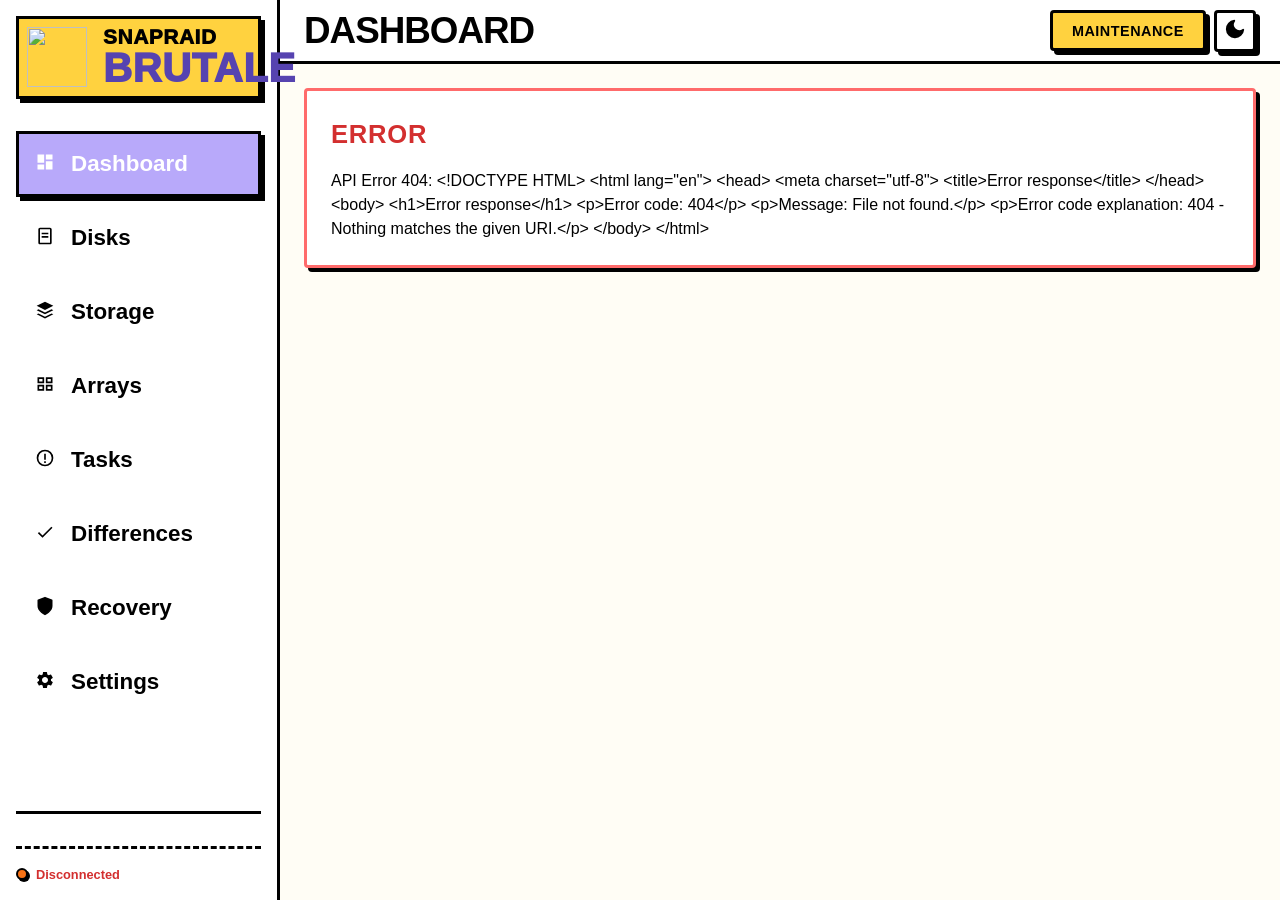
==== commit 0abe17fe: "Add the Arrays page and the array switcher to the web UIs, and make the Storage page work on the cho" ====
--- a/brutale/index.html
+++ b/brutale/index.html
@@ -25,6 +25,8 @@
                 </div>
             </a>
 
+            <div id="array-switcher" class="array-switcher"></div>
+
             <nav class="nav-links">
                 <a href="#/" class="nav-item active" data-link>
                     <span class="icon" id="icon-dashboard"></span> Dashboard
@@ -34,6 +36,9 @@
                 </a>
                 <a href="#/storage" class="nav-item" data-link>
                     <span class="icon" id="icon-storage"></span> Storage
+                </a>
+                <a href="#/arrays" class="nav-item" data-link>
+                    <span class="icon" id="icon-arrays"></span> Arrays
                 </a>
                 <a href="#/tasks" class="nav-item" data-link>
                     <span class="icon" id="icon-activity"></span> Tasks
--- a/brutale/css/style.css
+++ b/brutale/css/style.css
@@ -2091,3 +2091,78 @@
 
 .tp-dense .tp-name { font-size: 0.7rem; }
 .tp-dense .tp-size, .tp-dense .tp-note { font-size: 0.65rem; }
+
+/* --- Arrays: switcher, cards, map --- */
+.array-switcher:empty { display: none; }
+.array-switcher {
+    padding: 0 0.75rem 0.75rem;
+    display: flex;
+    flex-direction: column;
+    gap: 0.25rem;
+}
+.ar-switch-title {
+    font-size: 0.7rem;
+    text-transform: uppercase;
+    letter-spacing: 0.08em;
+    color: var(--text-secondary);
+    padding: 0 0.5rem 0.15rem;
+}
+.ar-switch {
+    display: flex;
+    align-items: center;
+    gap: 0.5rem;
+    width: 100%;
+    padding: 0.4rem 0.6rem;
+    border-radius: var(--radius-md);
+    border: 1px solid transparent;
+    background: transparent;
+    color: var(--text-primary);
+    font: inherit;
+    font-size: 0.9rem;
+    cursor: pointer;
+    text-align: left;
+}
+.ar-switch:hover { background: var(--bg-card-hover); }
+.ar-switch.active { border-color: var(--border); background: var(--bg-sub); font-weight: 700; }
+.ar-switch-name { flex: 1; overflow: hidden; text-overflow: ellipsis; white-space: nowrap; }
+.ar-switch-busy { font-size: 0.75rem; color: var(--text-secondary); }
+.ar-health { flex: 0 0 0.6rem; width: 0.6rem; height: 0.6rem; border-radius: 50%; background: var(--c-slate-500); }
+.ar-health-green { background: var(--c-emerald-500, #10B981); }
+.ar-health-orange { background: #F59E0B; }
+.ar-health-red { background: #EF4444; }
+
+.ar-page { display: flex; flex-direction: column; gap: var(--gap-lg); }
+.ar-summary, .ar-run { display: flex; justify-content: space-between; align-items: center; gap: 1rem; flex-wrap: wrap; }
+.ar-summary { border-left: 4px solid var(--c-slate-500); }
+.ar-summary-green { border-left-color: var(--c-emerald-500, #10B981); }
+.ar-summary-orange { border-left-color: #F59E0B; }
+.ar-summary-red { border-left-color: #EF4444; }
+.ar-summary-title { font-size: 1.15rem; font-weight: 700; }
+.ar-grid { display: grid; grid-template-columns: repeat(auto-fill, minmax(300px, 1fr)); gap: var(--gap-lg); }
+.ar-card { border-top: 3px solid var(--ar-color, var(--c-slate-500)); }
+.ar-card-selected { box-shadow: 0 0 0 1px var(--ar-color, var(--c-slate-500)); }
+.ar-dot { display: inline-block; width: 0.65rem; height: 0.65rem; border-radius: 50%; background: var(--ar-color, var(--c-slate-500)); margin-right: 0.45rem; }
+.ar-c0 { --ar-color: #10B981; }
+.ar-c1 { --ar-color: #3B82F6; }
+.ar-c2 { --ar-color: #EC4899; }
+.ar-c3 { --ar-color: #14B8A6; }
+.ar-c4 { --ar-color: #6366F1; }
+.ar-c5 { --ar-color: #84CC16; }
+.ar-usage { height: 0.5rem; border-radius: 999px; background: var(--bg-sub); overflow: hidden; margin-bottom: 0.2rem; }
+.ar-usage-bar { height: 100%; background: var(--c-emerald-500, #10B981); }
+.ar-usage-full { background: #EF4444; }
+.ar-usage-cell { min-width: 150px; }
+
+.ar-map { display: grid; grid-template-columns: repeat(3, minmax(0, 1fr)); gap: var(--gap-lg); }
+@media (max-width: 900px) { .ar-map { grid-template-columns: 1fr; } }
+.ar-col { display: flex; flex-direction: column; gap: 0.6rem; min-width: 0; }
+.ar-col-title { font-weight: 700; font-size: 0.85rem; }
+.ar-col-title span { font-weight: 400; font-size: 0.75rem; margin-left: 0.3rem; }
+.ar-box { border: 1px solid var(--border); border-left: 3px solid var(--ar-color, var(--border)); border-radius: var(--radius-md); padding: 0.6rem 0.75rem; }
+.ar-box-title { font-weight: 700; font-size: 0.85rem; margin-bottom: 0.4rem; overflow-wrap: anywhere; }
+.ar-chips { display: flex; flex-wrap: wrap; gap: 0.35rem; }
+.ar-chip { display: inline-block; padding: 0.1rem 0.5rem; border-radius: 0.35rem; font-size: 0.75rem; border: 1px solid var(--border); white-space: nowrap; }
+.ar-chip-data { border-color: var(--ar-color, #10B981); box-shadow: inset 3px 0 0 var(--ar-color, #10B981); }
+.ar-chip-parity { border-color: #A855F7; border-style: double; border-width: 3px; padding: 0 0.45rem; }
+.ar-chip-loose { border-style: dashed; border-color: #F59E0B; }
+.ar-legend { margin-top: 0.9rem; font-size: 0.75rem; color: var(--text-secondary); display: flex; gap: 0.5rem; align-items: center; flex-wrap: wrap; }
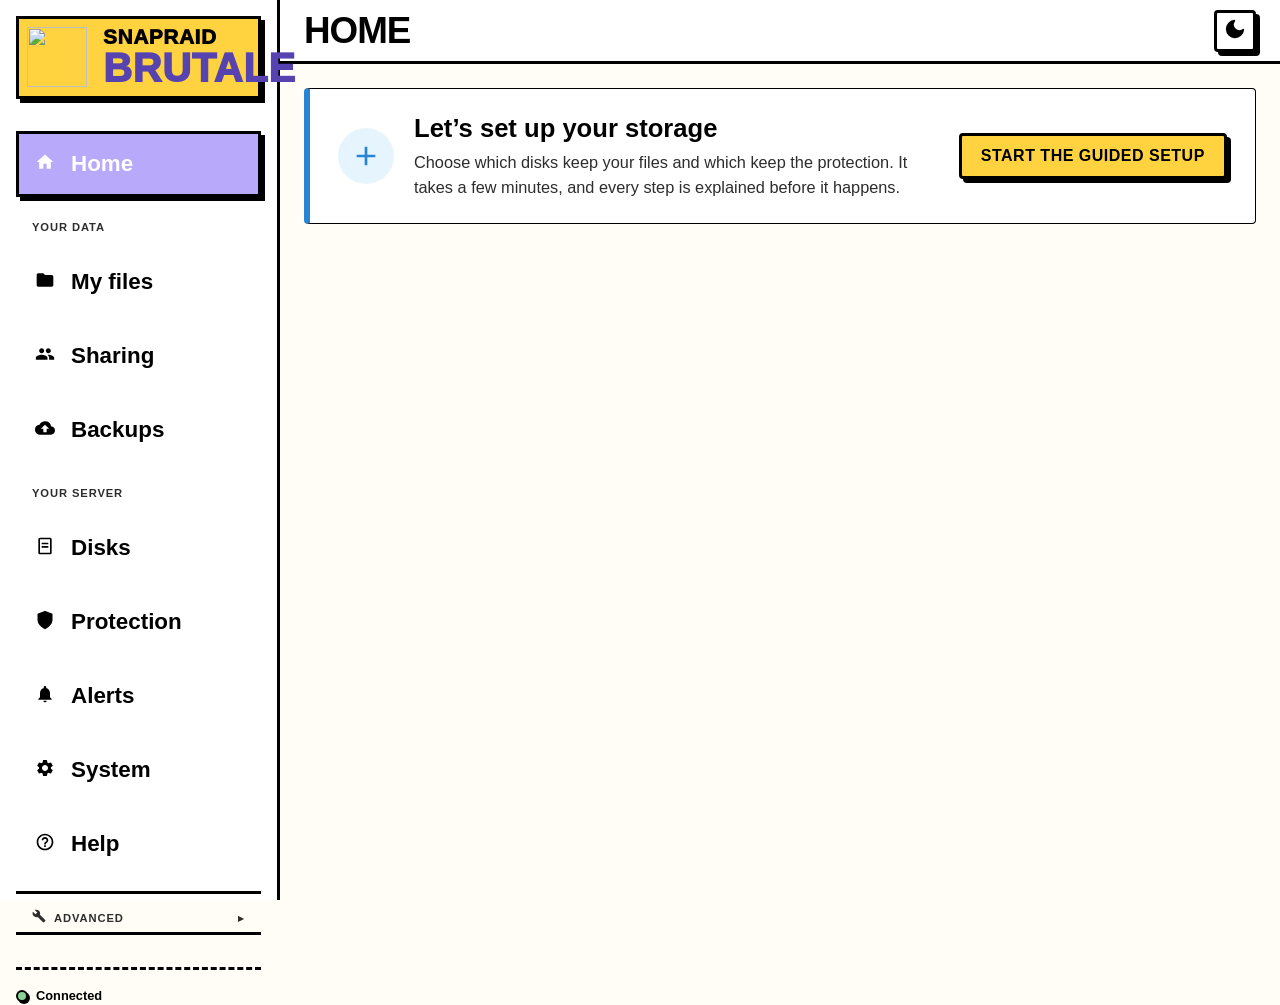
==== commit 146adf7d: "Add the pages for everyday use to both UIs: Home, My files, Sharing, Backups, Disks, Protection, Ale" ====
--- a/brutale/index.html
+++ b/brutale/index.html
@@ -7,6 +7,7 @@
     <title>SnapRAID Brutale</title>
     <script src="js/init.js"></script>
     <link rel="stylesheet" href="css/style.css">
+    <link rel="stylesheet" href="css/simple.css">
     <link rel="apple-touch-icon" sizes="180x180" href="/image/apple-touch-icon.png">
     <link rel="icon" type="image/png" sizes="32x32" href="/image/favicon-32x32.png">
     <link rel="icon" type="image/png" sizes="16x16" href="/image/favicon-16x16.png">
@@ -29,29 +30,61 @@
 
             <nav class="nav-links">
                 <a href="#/" class="nav-item active" data-link>
-                    <span class="icon" id="icon-dashboard"></span> Dashboard
+                    <span class="icon" id="icon-home"></span> Home
                 </a>
-                <a href="#/disks" class="nav-item" data-link>
+                <div class="nav-group">Your data</div>
+                <a href="#/files" class="nav-item" data-link>
+                    <span class="icon" id="icon-folder"></span> My files
+                </a>
+                <a href="#/sharing" class="nav-item" data-link>
+                    <span class="icon" id="icon-share"></span> Sharing
+                </a>
+                <a href="#/backups" class="nav-item" data-link>
+                    <span class="icon" id="icon-backup"></span> Backups
+                </a>
+                <div class="nav-group">Your server</div>
+                <a href="#/drives" class="nav-item" data-link>
                     <span class="icon" id="icon-harddrive"></span> Disks
                 </a>
-                <a href="#/storage" class="nav-item" data-link>
-                    <span class="icon" id="icon-storage"></span> Storage
+                <a href="#/protection" class="nav-item" data-link>
+                    <span class="icon" id="icon-shield"></span> Protection
                 </a>
-                <a href="#/arrays" class="nav-item" data-link>
-                    <span class="icon" id="icon-arrays"></span> Arrays
+                <a href="#/alerts" class="nav-item" data-link>
+                    <span class="icon" id="icon-bell"></span> Alerts
                 </a>
-                <a href="#/tasks" class="nav-item" data-link>
-                    <span class="icon" id="icon-activity"></span> Tasks
+                <a href="#/system" class="nav-item" data-link>
+                    <span class="icon" id="icon-settings"></span> System
                 </a>
-                <a href="#/diff" class="nav-item" data-link>
-                    <span class="icon" id="icon-check"></span> Differences
+                <a href="#/help" class="nav-item" data-link>
+                    <span class="icon" id="icon-help"></span> Help
                 </a>
-                <a href="#/recovery" class="nav-item" data-link>
-                    <span class="icon" id="icon-shield"></span> Recovery
-                </a>
-                <a href="#/settings" class="nav-item" data-link>
-                    <span class="icon" id="icon-settings"></span> Settings
-                </a>
+                <details class="nav-advanced" id="nav-advanced">
+                    <summary class="nav-group nav-group-toggle"><span class="icon" id="icon-tools"></span> Advanced</summary>
+                    <a href="#/dashboard" class="nav-item" data-link>
+                        <span class="icon" id="icon-dashboard"></span> Status details
+                    </a>
+                    <a href="#/storage" class="nav-item" data-link>
+                        <span class="icon" id="icon-storage"></span> Storage
+                    </a>
+                    <a href="#/arrays" class="nav-item" data-link>
+                        <span class="icon" id="icon-arrays"></span> Arrays
+                    </a>
+                    <a href="#/disks" class="nav-item" data-link>
+                        <span class="icon" data-icon="harddrive"></span> Disk details
+                    </a>
+                    <a href="#/tasks" class="nav-item" data-link>
+                        <span class="icon" id="icon-activity"></span> Tasks
+                    </a>
+                    <a href="#/diff" class="nav-item" data-link>
+                        <span class="icon" id="icon-check"></span> Differences
+                    </a>
+                    <a href="#/recovery" class="nav-item" data-link>
+                        <span class="icon" data-icon="shield"></span> Recovery
+                    </a>
+                    <a href="#/settings" class="nav-item" data-link>
+                        <span class="icon" data-icon="settings"></span> Daemon settings
+                    </a>
+                </details>
             </nav>
 
             <div class="sidebar-footer">
@@ -73,7 +106,7 @@
                     <button id="mobile-menu-btn" class="icon-btn mobile-only">
                         <span class="icon" id="icon-menu"></span>
                     </button>
-                    <h1 id="page-title">Dashboard</h1>
+                    <h1 id="page-title">Home</h1>
                 </div>
                 <div class="flex items-center gap-2">
                     <div class="header-actions" id="header-actions">
--- a/brutale/css/simple.css
+++ b/brutale/css/simple.css
@@ -0,0 +1,339 @@
+/* SPDX-License-Identifier: GPL-3.0-or-later */
+/* Copyright (C) 2026 Robert Paleka */
+
+/* The pages for everyday use: big clear status, one sentence of "why" for every
+   section, colors that always come with words, and large targets. */
+
+:root {
+    --sp-ok: var(--c-emerald-500, #37BC7D);
+    --sp-ok-bg: rgba(55, 188, 125, 0.12);
+    --sp-warn: var(--c-amber-500, #FE9A37);
+    --sp-warn-bg: rgba(254, 154, 55, 0.13);
+    --sp-bad: var(--c-red-500, #FB2C36);
+    --sp-bad-bg: rgba(251, 44, 54, 0.12);
+    --sp-busy: var(--c-sky-500, #34A6F4);
+    --sp-busy-bg: rgba(52, 166, 244, 0.12);
+    --sp-tip: var(--c-slate-400, #90A1B9);
+    --sp-tip-bg: rgba(144, 161, 185, 0.12);
+    --sp-data: var(--c-emerald-500, #37BC7D);
+    --sp-parity: var(--c-purple-500, #AD46FF);
+    --sp-spare: var(--c-slate-400, #90A1B9);
+}
+
+[data-theme="light"] {
+    --sp-ok: var(--c-emerald-600, #2D9966);
+    --sp-warn: var(--c-amber-600, #E1712B);
+    --sp-bad: var(--c-red-600, #E7180B);
+    --sp-busy: var(--c-sky-600, #2984D1);
+    --sp-tip: var(--c-slate-500, #62748E);
+}
+
+/* --- menu --- */
+.nav-group {
+    font-size: 0.7rem;
+    font-weight: 700;
+    letter-spacing: 0.08em;
+    text-transform: uppercase;
+    color: var(--text-secondary);
+    padding: 0.9rem 1rem 0.3rem;
+}
+.nav-advanced { margin-top: 0.4rem; border-top: var(--border-subtle); }
+.nav-group-toggle {
+    cursor: pointer;
+    list-style: none;
+    display: flex;
+    align-items: center;
+    gap: 0.5rem;
+}
+.nav-group-toggle::-webkit-details-marker { display: none; }
+.nav-group-toggle::after { content: '▸'; margin-left: auto; transition: transform 0.15s; }
+.nav-advanced[open] .nav-group-toggle::after { transform: rotate(90deg); }
+.nav-group-toggle .icon svg { width: 14px; height: 14px; fill: currentColor; }
+.nav-advanced .nav-item { padding-left: 1.6rem; font-size: 0.92rem; }
+
+/* --- page --- */
+.sp-page { display: flex; flex-direction: column; gap: var(--gap-lg); max-width: 1200px; }
+.sp-page .card { margin-bottom: 0; }
+.sp-icon { display: inline-flex; width: 1.25rem; height: 1.25rem; flex: none; }
+.sp-icon svg { width: 100%; height: 100%; fill: currentColor; }
+.sp-icon-ok { color: var(--sp-ok); }
+.sp-icon-warn { color: var(--sp-warn); }
+.sp-icon-bad { color: var(--sp-bad); }
+.sp-icon-tip { color: var(--sp-tip); }
+.sp-icon-data { color: var(--sp-data); }
+.sp-icon-parity { color: var(--sp-parity); }
+.sp-icon-spare { color: var(--sp-spare); }
+.sp-link { color: var(--text-sky); text-decoration: none; font-weight: 600; }
+.sp-link:hover { text-decoration: underline; }
+.sp-term { border-bottom: 1px dotted currentColor; cursor: help; }
+.sp-hr { border: 0; border-top: var(--border-subtle); margin: 1rem 0; }
+.sp-num { width: 5.5rem; display: inline-block; }
+.sp-w-auto { width: auto; display: inline-block; }
+
+/* --- the status at the top --- */
+.sp-hero {
+    display: flex;
+    align-items: center;
+    gap: 1.25rem;
+    padding: 1.5rem 1.75rem;
+    border-radius: var(--radius-lg);
+    border: 1px solid var(--border);
+    border-left-width: 6px;
+    background: var(--bg-card);
+}
+.sp-hero-icon {
+    width: 3.5rem;
+    height: 3.5rem;
+    border-radius: 50%;
+    display: flex;
+    align-items: center;
+    justify-content: center;
+    flex: none;
+}
+.sp-hero-icon svg { width: 2rem; height: 2rem; fill: currentColor; }
+.sp-hero-text { flex: 1; min-width: 0; }
+.sp-hero-title { font-size: 1.6rem; font-weight: 750; line-height: 1.2; }
+.sp-hero-sub { margin-top: 0.4rem; font-size: 1.02rem; color: var(--text-secondary); max-width: 52rem; }
+.sp-hero-progress { margin-top: 0.8rem; max-width: 30rem; }
+.sp-hero-action { display: flex; gap: 0.5rem; flex-wrap: wrap; }
+.sp-hero-action .btn { padding: 0.7rem 1.2rem; font-size: 1rem; }
+.sp-hero-ok { border-left-color: var(--sp-ok); }
+.sp-hero-ok .sp-hero-icon { background: var(--sp-ok-bg); color: var(--sp-ok); }
+.sp-hero-warn { border-left-color: var(--sp-warn); }
+.sp-hero-warn .sp-hero-icon { background: var(--sp-warn-bg); color: var(--sp-warn); }
+.sp-hero-bad { border-left-color: var(--sp-bad); }
+.sp-hero-bad .sp-hero-icon { background: var(--sp-bad-bg); color: var(--sp-bad); }
+.sp-hero-busy { border-left-color: var(--sp-busy); }
+.sp-hero-busy .sp-hero-icon { background: var(--sp-busy-bg); color: var(--sp-busy); }
+.sp-hero-busy .sp-hero-icon svg { animation: spin 2s linear infinite; }
+.sp-hero-setup { border-left-color: var(--sp-busy); }
+.sp-hero-setup .sp-hero-icon { background: var(--sp-busy-bg); color: var(--sp-busy); }
+
+/* --- tiles --- */
+.sp-tiles { display: grid; grid-template-columns: repeat(auto-fit, minmax(210px, 1fr)); gap: var(--gap-md); }
+.sp-tile {
+    display: flex;
+    flex-direction: column;
+    gap: 0.35rem;
+    padding: 1.1rem 1.25rem;
+    border-radius: var(--radius-lg);
+    border: 1px solid var(--border);
+    background: var(--bg-card);
+    color: inherit;
+    text-decoration: none;
+    transition: border-color 0.15s, transform 0.15s;
+}
+.sp-tile:hover, .sp-tile:focus-visible { border-color: var(--accent-glow); transform: translateY(-1px); }
+.sp-tile-head { display: flex; align-items: center; gap: 0.5rem; font-size: 0.8rem; font-weight: 700; text-transform: uppercase; letter-spacing: 0.05em; color: var(--text-secondary); }
+.sp-tile-value { font-size: 1.35rem; font-weight: 700; }
+.sp-tile-value small { font-size: 0.85rem; font-weight: 500; color: var(--text-secondary); }
+.sp-tile-sub { font-size: 0.85rem; color: var(--text-secondary); }
+
+/* --- sections --- */
+.sp-section-head { display: flex; justify-content: space-between; align-items: flex-start; gap: 1rem; flex-wrap: wrap; margin-bottom: 1rem; }
+.sp-section-head h3 { font-size: 1.15rem; }
+.sp-why { margin-top: 0.25rem; font-size: 0.92rem; color: var(--text-secondary); max-width: 56rem; }
+.sp-section-extra { display: flex; align-items: center; gap: 0.4rem; flex-wrap: wrap; }
+.sp-empty { padding: 1.5rem; text-align: center; color: var(--text-secondary); border: 1px dashed var(--border); border-radius: var(--radius-md); }
+.sp-empty .sp-icon { vertical-align: middle; }
+
+/* --- rows of findings and events --- */
+.sp-rows { display: flex; flex-direction: column; gap: 0.5rem; }
+.sp-row {
+    display: flex;
+    align-items: center;
+    gap: 0.9rem;
+    padding: 0.8rem 1rem;
+    border-radius: var(--radius-md);
+    border: 1px solid var(--border);
+    border-left-width: 4px;
+}
+.sp-row-bad { border-left-color: var(--sp-bad); background: var(--sp-bad-bg); }
+.sp-row-warn { border-left-color: var(--sp-warn); background: var(--sp-warn-bg); }
+.sp-row-tip { border-left-color: var(--sp-tip); }
+.sp-row-ok { border-left-color: var(--sp-ok); }
+.sp-row-main { flex: 1; min-width: 0; }
+.sp-row-title { font-weight: 650; }
+.sp-row-text { font-size: 0.9rem; color: var(--text-secondary); }
+.sp-row-when { font-size: 0.82rem; color: var(--text-secondary); white-space: nowrap; }
+
+/* --- forms --- */
+.sp-form { display: flex; flex-direction: column; gap: 0.6rem; }
+.sp-form-row { display: flex; align-items: center; gap: 0.6rem; flex-wrap: wrap; }
+.sp-form-foot { display: flex; align-items: center; gap: 1rem; margin-top: 0.8rem; flex-wrap: wrap; }
+.sp-field { display: flex; flex-direction: column; gap: 0.3rem; margin-bottom: 0.9rem; }
+.sp-field-label { font-weight: 650; font-size: 0.95rem; }
+.sp-field-help { font-size: 0.85rem; color: var(--text-secondary); }
+.sp-toggle { display: flex; align-items: flex-start; gap: 0.75rem; }
+.sp-toggle-text { display: flex; flex-direction: column; cursor: pointer; }
+.sp-saved { font-size: 0.9rem; color: var(--sp-ok); display: inline-flex; align-items: center; gap: 0.4rem; opacity: 0; transition: opacity 0.3s; }
+.sp-saved-on { opacity: 1; }
+.sp-choices { display: flex; flex-direction: column; gap: 0.5rem; }
+.sp-choice {
+    display: flex;
+    align-items: flex-start;
+    gap: 0.6rem;
+    padding: 0.7rem 0.9rem;
+    border: 1px solid var(--border);
+    border-radius: var(--radius-md);
+    cursor: pointer;
+}
+.sp-choice:has(input:checked) { border-color: var(--accent-glow); background: var(--sp-busy-bg); }
+.sp-choice input { margin-top: 0.3rem; }
+.sp-day { display: inline-flex; align-items: center; gap: 0.3rem; padding: 0.3rem 0.6rem; border: 1px solid var(--border); border-radius: 999px; cursor: pointer; }
+.sp-day:has(input:checked) { border-color: var(--accent-glow); background: var(--sp-busy-bg); }
+.sp-more summary { cursor: pointer; font-weight: 600; color: var(--text-sky); }
+.sp-pre { max-height: 16rem; overflow: auto; font-size: 0.75rem; background: var(--bg-sub); padding: 0.6rem; border-radius: var(--radius-md); white-space: pre-wrap; }
+
+/* --- facts --- */
+.sp-facts { display: grid; grid-template-columns: repeat(auto-fit, minmax(180px, 1fr)); gap: 1rem; }
+.sp-fact-label { font-size: 0.78rem; font-weight: 700; text-transform: uppercase; letter-spacing: 0.05em; color: var(--text-secondary); }
+.sp-fact-value { font-size: 1.1rem; font-weight: 650; margin-top: 0.2rem; }
+
+/* --- pills and chips --- */
+.sp-pill { display: inline-flex; align-items: center; padding: 0.2rem 0.6rem; border-radius: 999px; font-size: 0.8rem; font-weight: 650; white-space: nowrap; }
+.sp-pill-ok { background: var(--sp-ok-bg); color: var(--sp-ok); }
+.sp-pill-warn { background: var(--sp-warn-bg); color: var(--sp-warn); }
+.sp-pill-bad { background: var(--sp-bad-bg); color: var(--sp-bad); }
+.sp-pill-busy { background: var(--sp-busy-bg); color: var(--sp-busy); }
+.sp-pill-tip { background: var(--sp-tip-bg); color: var(--sp-tip); }
+.sp-chip {
+    display: inline-flex;
+    align-items: center;
+    gap: 0.35rem;
+    padding: 0.35rem 0.75rem;
+    border-radius: 999px;
+    border: 1px solid var(--border);
+    background: var(--bg-sub);
+    color: inherit;
+    font-size: 0.88rem;
+    cursor: pointer;
+}
+.sp-chip.active { border-color: var(--accent-glow); box-shadow: 0 0 0 2px var(--sp-busy-bg); }
+.sp-chip-data { border-left: 4px solid var(--sp-data); }
+.sp-chip-parity { border-left: 4px solid var(--sp-parity); }
+.sp-chip-spare { border-left: 4px dashed var(--sp-spare); }
+.sp-chip-x { background: none; border: none; color: var(--text-secondary); font-size: 1rem; cursor: pointer; line-height: 1; }
+.sp-users { display: flex; gap: 0.5rem; flex-wrap: wrap; }
+
+/* --- files --- */
+.sp-tabs { display: flex; gap: 0.4rem; flex-wrap: wrap; }
+.sp-tab { padding: 0.45rem 0.9rem; border-radius: 999px; border: 1px solid var(--border); background: var(--bg-card); color: inherit; cursor: pointer; font-family: monospace; }
+.sp-tab.active { border-color: var(--accent-glow); background: var(--sp-busy-bg); }
+.sp-crumbs { display: flex; align-items: center; gap: 0.35rem; flex-wrap: wrap; margin-bottom: 0.8rem; font-size: 0.95rem; }
+.sp-crumbs a { color: var(--text-sky); text-decoration: none; display: inline-flex; align-items: center; gap: 0.3rem; }
+.sp-files { display: flex; flex-direction: column; border: 1px solid var(--border); border-radius: var(--radius-md); overflow: hidden; }
+.sp-file {
+    display: grid;
+    grid-template-columns: minmax(0, 1fr) 6rem 9rem auto;
+    align-items: center;
+    gap: 0.75rem;
+    padding: 0.5rem 0.8rem;
+    border-bottom: var(--border-subtle);
+}
+.sp-file:last-child { border-bottom: none; }
+.sp-file:hover { background: var(--table-row-alt); }
+.sp-file-name { display: inline-flex; align-items: center; gap: 0.45rem; color: inherit; text-decoration: none; overflow: hidden; text-overflow: ellipsis; white-space: nowrap; }
+a.sp-file-name { font-weight: 600; }
+.sp-file-name .sp-icon { color: var(--text-sky); }
+.sp-file-meta { font-size: 0.82rem; color: var(--text-secondary); white-space: nowrap; }
+.sp-file-actions { display: flex; gap: 0.3rem; justify-content: flex-end; opacity: 0.55; transition: opacity 0.15s; }
+.sp-file:hover .sp-file-actions, .sp-file:focus-within .sp-file-actions { opacity: 1; }
+.sp-pick { max-height: 22rem; overflow: auto; border: 1px solid var(--border); border-radius: var(--radius-md); padding: 0.4rem; }
+.sp-pick-row { display: flex; align-items: baseline; gap: 0.5rem; flex-wrap: wrap; padding: 0.25rem 0.3rem; font-size: 0.88rem; }
+.sp-check-all { display: inline-flex; gap: 0.4rem; margin-bottom: 0.4rem; font-weight: 600; }
+.sp-list-plain { list-style: none; display: flex; flex-direction: column; gap: 0.3rem; font-size: 0.88rem; max-height: 18rem; overflow: auto; }
+
+/* --- bays --- */
+.sp-bays { display: grid; gap: 0.6rem; }
+.sp-bay {
+    position: relative;
+    display: flex;
+    flex-direction: column;
+    align-items: center;
+    justify-content: center;
+    gap: 0.15rem;
+    min-height: 5.5rem;
+    padding: 0.6rem 0.4rem;
+    border-radius: var(--radius-md);
+    border: 2px solid var(--border);
+    background: var(--bg-sub);
+    color: inherit;
+    cursor: pointer;
+}
+.sp-bay-num { position: absolute; top: 0.3rem; left: 0.5rem; font-size: 0.7rem; color: var(--text-secondary); }
+.sp-bay-name { font-weight: 700; font-family: monospace; }
+.sp-bay-sub { font-size: 0.75rem; color: var(--text-secondary); }
+.sp-bay-empty { border-style: dashed; opacity: 0.75; }
+.sp-bay-data { border-color: var(--sp-data); }
+.sp-bay-parity { border-color: var(--sp-parity); }
+.sp-bay-spare { border-color: var(--sp-spare); border-style: dashed; }
+.sp-bay-h-bad { background: var(--sp-bad-bg); border-color: var(--sp-bad); animation: sp-blink 1.4s ease-in-out infinite; }
+.sp-bay-h-warn { background: var(--sp-warn-bg); }
+.sp-bay-alert { font-size: 0.7rem; font-weight: 800; text-transform: uppercase; color: var(--sp-bad); }
+.sp-bay-target { outline: 2px dashed var(--accent-glow); outline-offset: 2px; }
+.sp-unplaced { display: flex; gap: 0.5rem; align-items: center; flex-wrap: wrap; margin-top: 1rem; }
+.sp-place-bar { margin-top: 0.8rem; padding: 0.7rem 0.9rem; border-radius: var(--radius-md); background: var(--sp-busy-bg); }
+@keyframes sp-blink { 50% { box-shadow: 0 0 0 4px var(--sp-bad-bg); } }
+
+/* --- disks --- */
+.sp-disks { display: grid; grid-template-columns: repeat(auto-fill, minmax(330px, 1fr)); gap: var(--gap-md); }
+.sp-disk { border: 1px solid var(--border); border-radius: var(--radius-md); padding: 0.9rem 1rem; display: flex; flex-direction: column; gap: 0.6rem; border-top-width: 4px; }
+.sp-disk-data { border-top-color: var(--sp-data); }
+.sp-disk-parity { border-top-color: var(--sp-parity); }
+.sp-disk-spare { border-top-color: var(--sp-spare); border-top-style: dashed; }
+.sp-disk-head { display: flex; align-items: flex-start; gap: 0.6rem; }
+.sp-disk-title { flex: 1; min-width: 0; }
+.sp-disk-facts { display: flex; gap: 0.5rem 1rem; flex-wrap: wrap; font-size: 0.85rem; color: var(--text-secondary); align-items: center; }
+.sp-disk-actions { display: flex; gap: 0.35rem; flex-wrap: wrap; }
+.sp-io { display: grid; grid-template-columns: auto 1fr; gap: 0.15rem 0.5rem; align-items: center; }
+.sp-spark { width: 100%; height: 1.4rem; }
+.sp-spark-read rect { fill: var(--sp-busy); }
+.sp-spark-write rect { fill: var(--sp-parity); }
+
+/* --- runs --- */
+.sp-runs { display: flex; flex-direction: column; gap: 0.3rem; }
+.sp-run { display: grid; grid-template-columns: 8rem 12rem 1fr 9rem; gap: 0.75rem; align-items: center; font-size: 0.88rem; }
+.sp-run-when, .sp-run-dur { color: var(--text-secondary); white-space: nowrap; }
+.sp-run-bar { height: 0.7rem; background: var(--bg-sub); border-radius: 999px; overflow: hidden; }
+.sp-run-fill { display: block; height: 100%; border-radius: 999px; background: var(--sp-busy); }
+.sp-run-scrub { background: var(--sp-ok); }
+.sp-run-bad { background: var(--sp-bad); }
+
+/* --- cards of shares and backups --- */
+.sp-cards { display: grid; grid-template-columns: repeat(auto-fill, minmax(340px, 1fr)); gap: var(--gap-md); }
+.sp-card { border: 1px solid var(--border); border-radius: var(--radius-md); padding: 1rem; display: flex; flex-direction: column; gap: 0.7rem; }
+.sp-card-head { display: flex; align-items: flex-start; gap: 0.6rem; }
+.sp-card-head > div { flex: 1; min-width: 0; }
+.sp-card-head .sp-icon { color: var(--text-sky); }
+.sp-card-facts { list-style: none; display: flex; flex-direction: column; gap: 0.25rem; font-size: 0.88rem; color: var(--text-secondary); }
+.sp-card-facts li::before { content: '•'; margin-right: 0.45rem; color: var(--text-sky); }
+.sp-card-actions { display: flex; gap: 0.4rem; flex-wrap: wrap; margin-top: auto; }
+.sp-open { background: var(--bg-sub); border-radius: var(--radius-md); padding: 0.5rem 0.7rem; font-size: 0.85rem; display: flex; flex-direction: column; gap: 0.2rem; }
+
+/* --- help --- */
+.sp-guides { display: flex; flex-direction: column; gap: 0.5rem; }
+.sp-guide { border: 1px solid var(--border); border-radius: var(--radius-md); padding: 0.75rem 1rem; }
+.sp-guide summary { cursor: pointer; font-weight: 650; }
+.sp-guide p { margin: 0.6rem 0; color: var(--text-secondary); }
+.sp-glossary { display: grid; grid-template-columns: 9rem 1fr; gap: 0.5rem 1rem; }
+.sp-glossary dt { font-weight: 700; text-transform: capitalize; }
+.sp-glossary dd { color: var(--text-secondary); }
+
+/* --- small screens --- */
+@media (max-width: 768px) {
+    .sp-hero { flex-direction: column; align-items: flex-start; padding: 1.2rem; }
+    .sp-hero-title { font-size: 1.3rem; }
+    .sp-file { grid-template-columns: minmax(0, 1fr) auto; }
+    .sp-file .sp-file-meta { display: none; }
+    .sp-file-actions { opacity: 1; grid-column: 1 / -1; justify-content: flex-start; flex-wrap: wrap; }
+    .sp-run { grid-template-columns: 1fr 1fr; }
+    .sp-run-bar { grid-column: 1 / -1; }
+    .sp-glossary { grid-template-columns: 1fr; }
+    .sp-disks, .sp-cards { grid-template-columns: 1fr; }
+}
+
+@media (prefers-reduced-motion: reduce) {
+    .sp-hero-busy .sp-hero-icon svg, .sp-bay-h-bad { animation: none; }
+}
+.sp-danger-text { color: var(--sp-bad); }
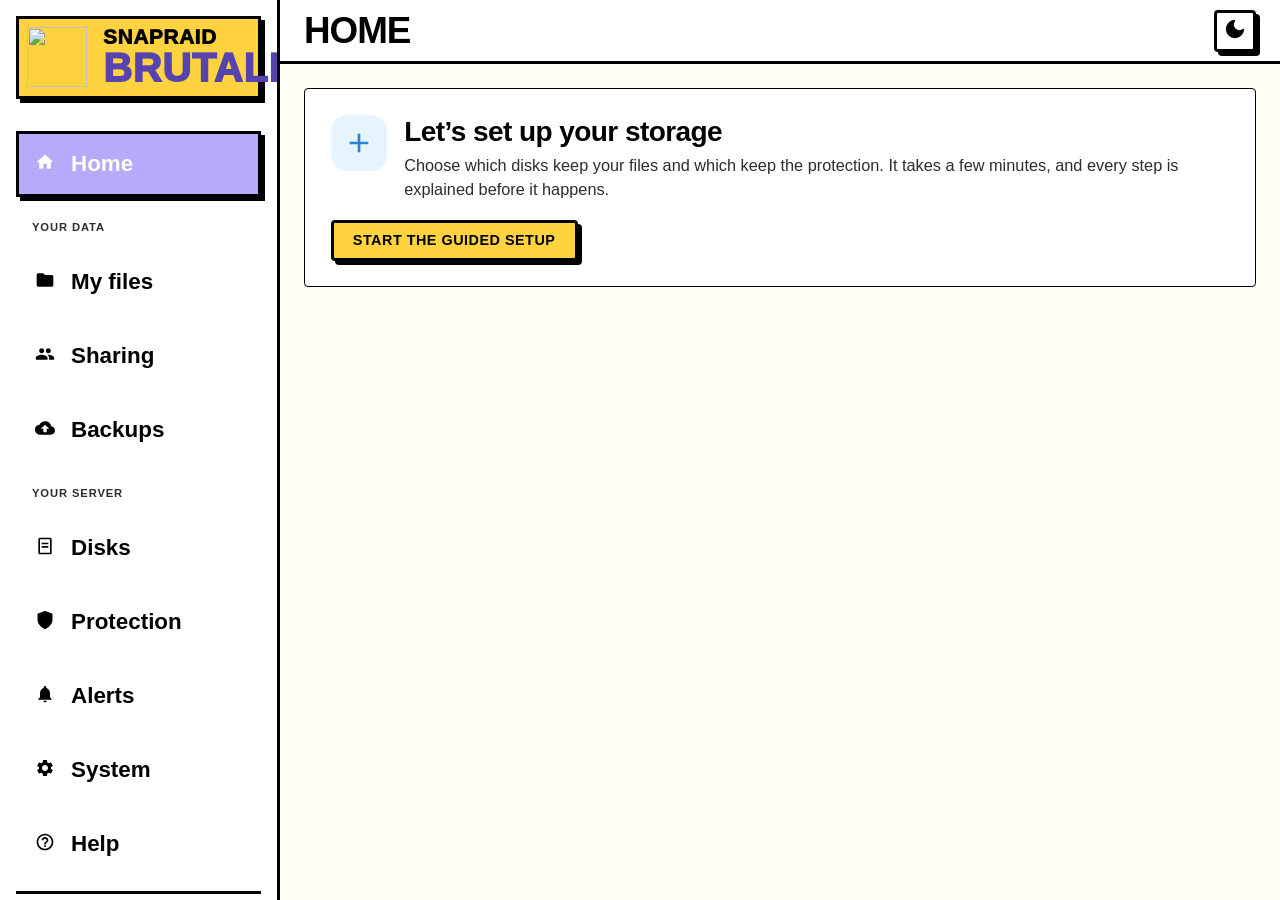
==== commit 8da363f7: "SnapRAID file: every change of the configuration is shown before it is written, untouched lines stay" ====
--- a/brutale/index.html
+++ b/brutale/index.html
@@ -84,6 +84,9 @@
                     <a href="#/settings" class="nav-item" data-link>
                         <span class="icon" data-icon="settings"></span> Daemon settings
                     </a>
+                    <a href="#/snapraid-file" class="nav-item" data-link>
+                        <span class="icon" data-icon="file"></span> SnapRAID file
+                    </a>
                 </details>
             </nav>
 
--- a/brutale/css/simple.css
+++ b/brutale/css/simple.css
@@ -18,6 +18,14 @@
     --sp-data: var(--c-emerald-500, #37BC7D);
     --sp-parity: var(--c-purple-500, #AD46FF);
     --sp-spare: var(--c-slate-400, #90A1B9);
+    /* one colour for every array, always with its name next to it */
+    --sp-ac-0: #4CC9B0;
+    --sp-ac-1: #CF8BEA;
+    --sp-ac-2: #D9C36A;
+    --sp-ac-3: #E59A6B;
+    --sp-ac-4: #6FB7E8;
+    --sp-ac-5: #E883B0;
+    --sp-ac-none: #8E99A8;
 }
 
 [data-theme="light"] {
@@ -26,6 +34,13 @@
     --sp-bad: var(--c-red-600, #E7180B);
     --sp-busy: var(--c-sky-600, #2984D1);
     --sp-tip: var(--c-slate-500, #62748E);
+    --sp-ac-0: #0F8A75;
+    --sp-ac-1: #9A4CC2;
+    --sp-ac-2: #8A7314;
+    --sp-ac-3: #B05A22;
+    --sp-ac-4: #2A79B5;
+    --sp-ac-5: #B83C78;
+    --sp-ac-none: #6B7684;
 }
 
 /* --- menu --- */
@@ -159,6 +174,7 @@
 
 /* --- forms --- */
 .sp-form { display: flex; flex-direction: column; gap: 0.6rem; }
+.sp-form-narrow { max-width: 26rem; }
 .sp-form-row { display: flex; align-items: center; gap: 0.6rem; flex-wrap: wrap; }
 .sp-form-foot { display: flex; align-items: center; gap: 1rem; margin-top: 0.8rem; flex-wrap: wrap; }
 .sp-field { display: flex; flex-direction: column; gap: 0.3rem; margin-bottom: 0.9rem; }
@@ -245,35 +261,98 @@
 .sp-list-plain { list-style: none; display: flex; flex-direction: column; gap: 0.3rem; font-size: 0.88rem; max-height: 18rem; overflow: auto; }
 
 /* --- bays --- */
-.sp-bays { display: grid; gap: 0.6rem; }
+.sp-ac-0 { --ac: var(--sp-ac-0); }
+.sp-ac-1 { --ac: var(--sp-ac-1); }
+.sp-ac-2 { --ac: var(--sp-ac-2); }
+.sp-ac-3 { --ac: var(--sp-ac-3); }
+.sp-ac-4 { --ac: var(--sp-ac-4); }
+.sp-ac-5 { --ac: var(--sp-ac-5); }
+.sp-ac-none { --ac: var(--sp-ac-none); }
+.sp-adot { display: inline-block; width: 0.55rem; height: 0.55rem; border-radius: 50%; flex: none; background: var(--ac, var(--sp-ac-none)); }
+.sp-onbar { display: flex; align-items: center; gap: 0.6rem; flex-wrap: wrap; padding: 0.6rem 0.9rem; margin-bottom: var(--gap-md); border: 1px solid var(--border); border-radius: var(--radius-md); background: var(--bg-card); }
+.sp-onpill { display: inline-flex; align-items: center; gap: 0.4rem; min-height: 1.9rem; padding: 0 0.75rem; border-radius: 999px; background: var(--bg-sub); }
+.sp-onpill .sp-icon { width: 0.95rem; height: 0.95rem; color: var(--text-secondary); }
+.sp-onbar-note { margin-left: auto; }
+.sp-filters { display: flex; flex-direction: column; gap: 0.45rem; margin-bottom: 0.9rem; }
+.sp-filter-row { display: flex; align-items: flex-start; gap: 0.4rem; }
+.sp-filter-label { width: 3.6rem; flex: none; padding-top: 0.4rem; font-size: 0.82rem; color: var(--text-secondary); }
+.sp-filter-pills { display: flex; flex-wrap: wrap; align-items: center; gap: 0.4rem; min-width: 0; flex: 1; }
+.sp-fpill { display: inline-flex; align-items: center; gap: 0.4rem; min-height: 2rem; padding: 0 0.7rem; border-radius: 999px; border: 1px solid var(--border); background: var(--bg-sub); color: inherit; font: inherit; font-size: 0.82rem; cursor: pointer; }
+.sp-fpill.active { border-color: var(--accent-glow); background: var(--sp-busy-bg); }
+.sp-fpill-n { color: var(--text-secondary); font-variant-numeric: tabular-nums; }
+.sp-bays { display: grid; gap: 0.6rem; overflow-x: auto; }
 .sp-bay {
     position: relative;
     display: flex;
     flex-direction: column;
-    align-items: center;
-    justify-content: center;
-    gap: 0.15rem;
-    min-height: 5.5rem;
-    padding: 0.6rem 0.4rem;
+    justify-content: space-between;
+    gap: 0.3rem;
+    min-height: 7rem;
+    min-width: 0;
+    padding: 0.55rem 0.7rem;
     border-radius: var(--radius-md);
-    border: 2px solid var(--border);
+    border: 1px solid var(--border);
     background: var(--bg-sub);
     color: inherit;
+    font: inherit;
+    text-align: left;
     cursor: pointer;
-}
-.sp-bay-num { position: absolute; top: 0.3rem; left: 0.5rem; font-size: 0.7rem; color: var(--text-secondary); }
-.sp-bay-name { font-weight: 700; font-family: monospace; }
-.sp-bay-sub { font-size: 0.75rem; color: var(--text-secondary); }
-.sp-bay-empty { border-style: dashed; opacity: 0.75; }
-.sp-bay-data { border-color: var(--sp-data); }
-.sp-bay-parity { border-color: var(--sp-parity); }
-.sp-bay-spare { border-color: var(--sp-spare); border-style: dashed; }
+    transition: opacity 0.15s;
+}
+.sp-bay-filled { box-shadow: inset 0 3px 0 var(--ac, var(--sp-ac-none)); }
+.sp-bay-top { display: flex; justify-content: space-between; align-items: center; gap: 0.4rem; }
+.sp-bay-num { font-size: 0.72rem; color: var(--text-secondary); }
+.sp-bay-tag { display: inline-flex; align-items: center; gap: 0.3rem; max-width: 70%; padding: 0.05rem 0.45rem; border-radius: 999px; background: rgba(0, 0, 0, 0.18); font-size: 0.7rem; white-space: nowrap; overflow: hidden; text-overflow: ellipsis; }
+.sp-bay-tag .sp-adot { width: 0.45rem; height: 0.45rem; }
+.sp-bay-pool { display: flex; align-items: center; gap: 0.3rem; font-family: "JetBrains Mono", ui-monospace, monospace; font-size: 0.7rem; white-space: nowrap; overflow: hidden; text-overflow: ellipsis; }
+.sp-bay-pool .sp-icon { width: 0.7rem; height: 0.7rem; opacity: 0.8; }
+.sp-bay-pool-none { font-family: inherit; color: var(--text-secondary); opacity: 0.8; }
+.sp-bay-name { font-weight: 700; font-family: "JetBrains Mono", ui-monospace, monospace; font-size: 1.02rem; white-space: nowrap; overflow: hidden; text-overflow: ellipsis; }
+.sp-bay-sub { display: flex; align-items: center; gap: 0.35rem; font-size: 0.74rem; color: var(--text-secondary); min-width: 0; }
+.sp-bay-sub .sp-icon { width: 0.85rem; height: 0.85rem; }
+.sp-bay-subtext { white-space: nowrap; overflow: hidden; text-overflow: ellipsis; }
+.sp-bay-empty { border-style: dashed; background: transparent; }
+.sp-bay-idle { align-self: center; margin-bottom: 1.2rem; font-size: 0.8rem; color: var(--text-secondary); }
 .sp-bay-h-bad { background: var(--sp-bad-bg); border-color: var(--sp-bad); animation: sp-blink 1.4s ease-in-out infinite; }
 .sp-bay-h-warn { background: var(--sp-warn-bg); }
-.sp-bay-alert { font-size: 0.7rem; font-weight: 800; text-transform: uppercase; color: var(--sp-bad); }
-.sp-bay-target { outline: 2px dashed var(--accent-glow); outline-offset: 2px; }
-.sp-unplaced { display: flex; gap: 0.5rem; align-items: center; flex-wrap: wrap; margin-top: 1rem; }
-.sp-place-bar { margin-top: 0.8rem; padding: 0.7rem 0.9rem; border-radius: var(--radius-md); background: var(--sp-busy-bg); }
+.sp-bay-alert { font-size: 0.7rem; font-weight: 800; letter-spacing: 0.05em; text-transform: uppercase; color: var(--sp-bad); }
+.sp-bay-warn { font-size: 0.72rem; font-weight: 650; color: var(--sp-warn); }
+.sp-bay-dim { opacity: 0.3; }
+.sp-bays-alarm .sp-bay-dim { opacity: 0.45; }
+/* placing a disk: free bays outlined, its mates marked, what a click does said on the bay */
+.sp-bay-hint { display: none; font-size: 0.76rem; font-weight: 650; line-height: 1.25; }
+.sp-bays-placing .sp-bay:hover .sp-bay-hint, .sp-bays-placing .sp-bay:focus-visible .sp-bay-hint { display: block; }
+.sp-bays-placing .sp-bay-empty:hover .sp-bay-idle, .sp-bays-placing .sp-bay-empty:focus-visible .sp-bay-idle { display: none; }
+.sp-bays-placing .sp-bay-filled:hover .sp-bay-pool, .sp-bays-placing .sp-bay-filled:hover .sp-bay-sub, .sp-bays-placing .sp-bay-filled:hover .sp-bay-warn,
+.sp-bays-placing .sp-bay-filled:focus-visible .sp-bay-pool, .sp-bays-placing .sp-bay-filled:focus-visible .sp-bay-sub, .sp-bays-placing .sp-bay-filled:focus-visible .sp-bay-warn { display: none; }
+.sp-bay-target { border: 1.5px dashed var(--accent-glow); background: var(--sp-busy-bg); }
+.sp-bay-target .sp-bay-idle { color: var(--accent-glow); }
+.sp-bay-target:hover, .sp-bay-target:focus-visible { border-style: solid; border-width: 2px; }
+.sp-bay-taken { opacity: 0.6; }
+.sp-bay-taken:hover, .sp-bay-taken:focus-visible { opacity: 1; border: 2px solid var(--sp-warn); }
+.sp-bay-mate { opacity: 1; border-color: var(--ac); }
+.sp-bay-current { outline: 2px dashed var(--accent-glow); outline-offset: 2px; }
+.sp-bay-legend { display: flex; flex-wrap: wrap; gap: 0.35rem 1rem; margin-top: 0.7rem; font-size: 0.78rem; color: var(--text-secondary); }
+.sp-bay-legend > span { display: inline-flex; align-items: center; gap: 0.35rem; }
+.sp-bay-legend .sp-icon { width: 0.85rem; height: 0.85rem; }
+.sp-legend-edge { display: inline-block; width: 1.1rem; height: 0.25rem; border-radius: 2px; background: linear-gradient(90deg, var(--sp-ac-0) 33%, var(--sp-ac-1) 33% 66%, var(--sp-ac-2) 66%); }
+.sp-place-bar { display: flex; flex-wrap: wrap; align-items: center; gap: 0.8rem; margin-bottom: 0.8rem; padding: 0.7rem 0.9rem; border-radius: var(--radius-md); border: 1px solid var(--accent-glow); background: var(--sp-busy-bg); }
+.sp-place-main { display: flex; flex-direction: column; gap: 0.3rem; flex: 1 1 18rem; min-width: 0; }
+.sp-place-line { display: flex; align-items: center; gap: 0.5rem; flex-wrap: wrap; }
+.sp-place-chip { display: inline-flex; align-items: center; gap: 0.4rem; min-height: 1.9rem; padding: 0 0.7rem; border-radius: 999px; border: 1px solid var(--accent-glow); background: var(--bg-card); font-size: 0.85rem; }
+.sp-place-btns { display: flex; flex-wrap: wrap; gap: 0.5rem; }
+.sp-kbd { font-family: "JetBrains Mono", ui-monospace, monospace; font-size: 0.68rem; padding: 0.05rem 0.3rem; border: 1px solid var(--border); border-radius: 5px; color: var(--text-secondary); }
+.sp-bay-note { display: flex; align-items: center; justify-content: space-between; gap: 0.8rem; margin-bottom: 0.8rem; padding: 0.5rem 0.8rem; border-radius: var(--radius-md); border: 1px solid var(--border); background: var(--bg-sub); font-size: 0.88rem; }
+.sp-tray { display: flex; flex-direction: column; gap: 0.5rem; margin-top: 1rem; }
+.sp-tray-head { display: flex; flex-wrap: wrap; align-items: center; gap: 0.4rem 0.8rem; }
+.sp-tray-head h4 { margin: 0; font-size: 0.95rem; font-weight: 650; }
+.sp-tray-head .btn { margin-left: auto; }
+.sp-tray-group { display: flex; flex-wrap: wrap; align-items: center; gap: 0.5rem 0.8rem; padding: 0.5rem 0.6rem; border-radius: var(--radius-md); background: var(--bg-sub); }
+.sp-tray-label { display: flex; flex-direction: column; gap: 0.1rem; width: 9.5rem; flex: none; font-size: 0.85rem; }
+.sp-tray-name { display: inline-flex; align-items: center; gap: 0.4rem; }
+.sp-tray-pool { padding-left: 0.95rem; font-size: 0.72rem; color: var(--text-secondary); overflow-wrap: anywhere; }
+.sp-tray-disks { display: flex; flex-wrap: wrap; gap: 0.4rem; flex: 1; min-width: 0; }
+.sp-tray-disks .sp-chip { gap: 0.45rem; font-size: 0.82rem; }
 @keyframes sp-blink { 50% { box-shadow: 0 0 0 4px var(--sp-bad-bg); } }
 
 /* --- disks --- */
@@ -337,3 +416,397 @@
     .sp-hero-busy .sp-hero-icon svg, .sp-bay-h-bad { animation: none; }
 }
 .sp-danger-text { color: var(--sp-bad); }
+
+/* advanced mode: the finer controls stay out of sight until asked for */
+.sp-adv-off .sp-adv-only { display: none !important; }
+.sp-adv-switch {
+    display: inline-flex; align-items: center; gap: 0.5rem;
+    padding: 0.3rem 0.75rem 0.3rem 0.4rem; border-radius: 999px;
+    border: 1px solid var(--sp-tip); background: transparent; color: var(--text-secondary, inherit);
+    font: inherit; font-size: 0.85rem; font-weight: 600; cursor: pointer;
+}
+.sp-adv-knob { width: 1.7rem; height: 0.95rem; border-radius: 999px; background: var(--sp-tip-bg); border: 1px solid var(--sp-tip); position: relative; flex: none; }
+.sp-adv-knob::after { content: ""; position: absolute; top: 1px; left: 1px; width: 0.7rem; height: 0.7rem; border-radius: 50%; background: var(--sp-tip); transition: transform 0.15s; }
+.sp-adv-switch.on { border-color: var(--sp-busy); color: var(--sp-busy); background: var(--sp-busy-bg); }
+.sp-adv-switch.on .sp-adv-knob { border-color: var(--sp-busy); }
+.sp-adv-switch.on .sp-adv-knob::after { background: var(--sp-busy); transform: translateX(0.72rem); }
+.sp-adv-note { margin-top: 0.9rem; padding: 0.55rem 0.8rem; border-left: 3px solid var(--sp-busy); background: var(--sp-busy-bg); font-size: 0.85rem; border-radius: 0 6px 6px 0; }
+.sp-section-extra { display: flex; align-items: center; gap: 0.5rem; flex-wrap: wrap; }
+
+/* the tour of the first visit */
+.sp-tour-text { font-size: 1.02rem; line-height: 1.6; min-height: 6.5rem; }
+.sp-tour-dots { display: flex; gap: 0.4rem; justify-content: center; margin-top: 1rem; }
+.sp-tour-dot { width: 0.5rem; height: 0.5rem; border-radius: 50%; background: var(--sp-tip-bg); border: 1px solid var(--sp-tip); }
+.sp-tour-dot.on { background: var(--sp-busy); border-color: var(--sp-busy); }
+
+/* record of the runs */
+.sp-run-rec { grid-template-columns: 8rem 14rem 1fr 6rem; }
+.sp-run-detail { grid-column: 2 / -1; font-size: 0.8rem; color: var(--text-secondary); margin-top: -0.2rem; margin-bottom: 0.3rem; }
+.sp-dot { display: inline-block; width: 0.55rem; height: 0.55rem; border-radius: 50%; margin-right: 0.45rem; vertical-align: middle; background: var(--sp-ok); }
+.sp-dot-warn { background: var(--sp-warn, #d97706); }
+.sp-dot-bad { background: var(--sp-bad); }
+@media (max-width: 700px) {
+    .sp-run-rec { grid-template-columns: 1fr 1fr; }
+    .sp-run-detail { grid-column: 1 / -1; }
+}
+
+/* places of the alerts */
+.sp-al-item { border: 1px solid var(--border-color, rgba(128, 128, 128, 0.25)); border-radius: 0.6rem; padding: 0.75rem 1rem; margin-bottom: 0.6rem; }
+.sp-al-item-head { display: flex; justify-content: space-between; align-items: center; margin-bottom: 0.4rem; }
+
+/* --- bento: tiles of different sizes on 12 columns --- */
+.sp-bento { display: grid; grid-template-columns: repeat(12, minmax(0, 1fr)); gap: var(--gap-md); align-items: stretch; }
+.sp-b {
+    grid-column: span 12;
+    display: flex;
+    flex-direction: column;
+    gap: 0.75rem;
+    min-width: 0;
+    padding: 1.25rem 1.35rem;
+    border-radius: var(--radius-lg);
+    border: 1px solid var(--border);
+    background: var(--bg-card);
+}
+.sp-b-2 { grid-column: span 2; }
+.sp-b-3 { grid-column: span 3; }
+.sp-b-4 { grid-column: span 4; }
+.sp-b-6 { grid-column: span 6; }
+.sp-b-8 { grid-column: span 8; }
+.sp-b-12 { grid-column: span 12; }
+.sp-b-tall { grid-row: span 2; }
+.sp-b-head { display: flex; justify-content: space-between; align-items: flex-start; gap: 0.75rem; }
+.sp-b-head h3 { font-size: 1rem; font-weight: 650; margin: 0; }
+.sp-b-head .sp-link { font-size: 0.85rem; white-space: nowrap; }
+.sp-b-label { display: block; font-size: 0.78rem; color: var(--text-secondary); font-weight: 500; }
+.sp-b-text { font-size: 0.88rem; color: var(--text-secondary); line-height: 1.5; }
+.sp-b-push { margin-top: auto; align-self: flex-start; }
+.sp-big { font-size: 2rem; font-weight: 700; letter-spacing: -0.03em; line-height: 1.1; font-variant-numeric: tabular-nums; }
+.sp-big small { font-size: 1rem; font-weight: 500; color: var(--text-secondary); letter-spacing: 0; }
+.sp-b-bar { margin: 0; }
+.sp-b-state { font-size: 1rem; font-weight: 650; }
+.sp-b-state-ok { color: var(--sp-ok); }
+.sp-b-state-warn { color: var(--sp-warn); }
+.sp-b-state-bad { color: var(--sp-bad); }
+.sp-b-state-tip { color: var(--text-secondary); }
+
+/* the status tile at the top of Home */
+.sp-bhero { gap: 1.1rem; padding: 1.6rem; }
+.sp-bhero-top { display: flex; align-items: flex-start; gap: 1.1rem; }
+.sp-bhero .sp-hero-icon { border-radius: 16px; }
+.sp-bhero .sp-hero-text { display: flex; flex-direction: column; align-items: flex-start; gap: 0.3rem; }
+.sp-bhero .sp-hero-title { font-size: 1.75rem; letter-spacing: -0.02em; }
+.sp-bhero .sp-hero-sub { margin-top: 0; }
+.sp-bhero-actions { display: flex; gap: 0.5rem; flex-wrap: wrap; }
+.sp-bhero-ok .sp-hero-icon { background: var(--sp-ok-bg); color: var(--sp-ok); }
+.sp-bhero-warn { border-color: var(--sp-warn); }
+.sp-bhero-warn .sp-hero-icon { background: var(--sp-warn-bg); color: var(--sp-warn); }
+.sp-bhero-bad { border-color: var(--sp-bad); }
+.sp-bhero-bad .sp-hero-icon { background: var(--sp-bad-bg); color: var(--sp-bad); }
+.sp-bhero-busy .sp-hero-icon, .sp-bhero-setup .sp-hero-icon { background: var(--sp-busy-bg); color: var(--sp-busy); }
+.sp-bhero-busy .sp-hero-icon svg { animation: spin 2s linear infinite; }
+.sp-bfacts { display: grid; grid-template-columns: repeat(4, minmax(0, 1fr)); border: 1px solid var(--border); border-radius: var(--radius-md); overflow: hidden; }
+.sp-bfact { display: flex; flex-direction: column; gap: 0.15rem; padding: 0.75rem 0.9rem; border-right: 1px solid var(--border); min-width: 0; }
+.sp-bfact:last-child { border-right: 0; }
+.sp-bfact-label { font-size: 0.75rem; color: var(--text-secondary); }
+.sp-bfact-value { font-weight: 650; font-variant-numeric: tabular-nums; }
+.sp-bfact-sub { font-size: 0.75rem; color: var(--text-secondary); }
+
+/* the last nights */
+.sp-nights-box { display: flex; flex-direction: column; gap: 0.5rem; margin-top: auto; }
+.sp-nights-head { display: flex; justify-content: space-between; align-items: baseline; gap: 0.75rem; flex-wrap: wrap; }
+.sp-legend { display: flex; flex-wrap: wrap; gap: 0.35rem 0.9rem; font-size: 0.75rem; color: var(--text-secondary); }
+.sp-legend span { display: inline-flex; align-items: center; gap: 0.35rem; }
+.sp-legend i { width: 0.65rem; height: 0.65rem; border-radius: 3px; display: inline-block; }
+.sp-nights { display: grid; grid-template-columns: repeat(14, minmax(0, 1fr)); gap: 0.35rem; }
+.sp-night-cell { display: flex; flex-direction: column; align-items: center; gap: 0.25rem; }
+.sp-night { width: 100%; height: 1.6rem; border-radius: 6px; display: block; }
+.sp-night-day { font-size: 0.7rem; color: var(--text-secondary); font-variant-numeric: tabular-nums; }
+.sp-night-today { font-weight: 700; color: var(--text-primary); }
+.sp-night-none { background: var(--progress-container-background); }
+.sp-night-updated { background: color-mix(in srgb, var(--sp-ok) 62%, transparent); }
+.sp-night-checked { background: var(--sp-ok); box-shadow: inset 0 -4px 0 rgba(0, 0, 0, 0.18); }
+.sp-night-warn { background: var(--sp-warn); }
+.sp-night-bad { background: var(--sp-bad); }
+
+/* space */
+.sp-forecast { display: flex; align-items: flex-start; gap: 0.5rem; font-size: 0.88rem; padding: 0.6rem 0.75rem; border-radius: var(--radius-md); background: var(--bg-sub); }
+.sp-forecast-warn { background: var(--sp-warn-bg); }
+.sp-forecast-bad { background: var(--sp-bad-bg); }
+.sp-arrays { display: flex; flex-direction: column; gap: 0.8rem; }
+.sp-arr { display: flex; flex-direction: column; gap: 0.3rem; }
+.sp-arr-head { display: flex; justify-content: space-between; gap: 0.5rem; font-size: 0.85rem; }
+.sp-arr-name { display: inline-flex; align-items: center; gap: 0.45rem; font-weight: 600; }
+.sp-arr-num { color: var(--text-secondary); font-variant-numeric: tabular-nums; white-space: nowrap; }
+.sp-arr-note { font-size: 0.78rem; }
+.sp-key { width: 0.65rem; height: 0.65rem; border-radius: 3px; display: inline-block; }
+.sp-meter { height: 0.45rem; border-radius: 999px; background: var(--progress-container-background); overflow: hidden; }
+.sp-meter-fill { display: block; height: 100%; border-radius: 999px; }
+.sp-meter-ok { background: var(--sp-ok); }
+.sp-key-0 { background: var(--sp-busy); }
+.sp-key-1 { background: color-mix(in srgb, var(--sp-busy) 65%, var(--bg-card)); }
+.sp-key-2 { background: color-mix(in srgb, var(--sp-busy) 40%, var(--bg-card)); }
+.sp-key-3 { background: var(--sp-parity); }
+.sp-key-4 { background: color-mix(in srgb, var(--sp-parity) 60%, var(--bg-card)); }
+.sp-key-5 { background: var(--sp-tip); }
+
+/* small bays of Home */
+.sp-minibays { display: grid; grid-template-columns: repeat(6, minmax(0, 1fr)); gap: 0.5rem; }
+.sp-minibay {
+    display: flex; flex-direction: column; gap: 0.2rem; min-width: 0;
+    padding: 0.5rem 0.55rem 0.6rem; border-radius: var(--radius-md);
+    border: 1px solid var(--border); background: var(--bg-sub); color: inherit; text-decoration: none;
+}
+.sp-minibay:hover, .sp-minibay:focus-visible { border-color: var(--accent-glow); }
+.sp-minibay-bar { height: 4px; border-radius: 999px; background: var(--sp-ok); margin-bottom: 0.2rem; }
+.sp-minibay-warn .sp-minibay-bar { background: var(--sp-warn); }
+.sp-minibay-bad { border-color: var(--sp-bad); }
+.sp-minibay-bad .sp-minibay-bar { background: var(--sp-bad); }
+.sp-minibay-tip .sp-minibay-bar { background: var(--sp-tip); }
+.sp-minibay-name { font-family: "JetBrains Mono", ui-monospace, monospace; font-size: 0.8rem; font-weight: 600; overflow: hidden; text-overflow: ellipsis; white-space: nowrap; }
+.sp-minibay-sub, .sp-minibay-state { font-size: 0.72rem; color: var(--text-secondary); overflow: hidden; text-overflow: ellipsis; white-space: nowrap; }
+
+/* lists inside tiles */
+.sp-agenda, .sp-blist, .sp-feed { list-style: none; margin: 0; padding: 0; display: flex; flex-direction: column; }
+.sp-agenda { gap: 0.7rem; }
+.sp-agenda li { display: flex; flex-direction: column; gap: 0.1rem; font-size: 0.86rem; }
+.sp-agenda-when { font-size: 0.78rem; color: var(--text-sky); font-weight: 600; font-variant-numeric: tabular-nums; }
+.sp-agenda-what { display: flex; flex-direction: column; min-width: 0; }
+.sp-agenda-what small, .sp-blist-main small { color: var(--text-secondary); font-size: 0.78rem; }
+.sp-blist { gap: 0.7rem; }
+.sp-blist li { display: flex; align-items: center; gap: 0.7rem; font-size: 0.86rem; }
+.sp-blist-mark { width: 1.9rem; height: 1.9rem; border-radius: 8px; display: inline-flex; align-items: center; justify-content: center; flex: none; }
+.sp-blist-mark svg { width: 1rem; height: 1rem; fill: currentColor; }
+.sp-blist-ok { background: var(--sp-ok-bg); color: var(--sp-ok); }
+.sp-blist-warn { background: var(--sp-warn-bg); color: var(--sp-warn); }
+.sp-blist-bad { background: var(--sp-bad-bg); color: var(--sp-bad); }
+.sp-blist-tip { background: var(--sp-tip-bg); color: var(--sp-tip); }
+.sp-blist-main { flex: 1; min-width: 0; display: flex; flex-direction: column; }
+.sp-blist-main b { overflow: hidden; text-overflow: ellipsis; white-space: nowrap; }
+.sp-blist-when { font-size: 0.78rem; color: var(--text-secondary); white-space: nowrap; }
+.sp-feed li { display: flex; align-items: baseline; gap: 0.75rem; padding: 0.6rem 0; border-top: var(--border-subtle); font-size: 0.86rem; }
+.sp-feed li:first-child { border-top: 0; }
+.sp-feed-when { flex: 0 0 6.5rem; color: var(--text-secondary); font-size: 0.8rem; white-space: nowrap; }
+.sp-feed-what { flex: 1; min-width: 0; }
+.sp-dot-ok { background: var(--sp-ok); }
+.sp-dot-tip { background: var(--sp-tip); }
+.sp-tag { font-size: 0.72rem; padding: 0.05rem 0.45rem; border-radius: 999px; background: var(--bg-sub); color: var(--text-secondary); border: 1px solid var(--border); }
+.sp-chips-row { display: flex; flex-wrap: wrap; gap: 0.4rem; }
+.sp-chip-flat { font-size: 0.78rem; font-weight: 500; padding: 0.3rem 0.6rem; border-radius: var(--radius-md); background: var(--bg-sub); }
+
+/* two cards side by side */
+.sp-split { display: grid; grid-template-columns: minmax(0, 7fr) minmax(0, 5fr); gap: var(--gap-lg); align-items: stretch; }
+.sp-split > .card { margin-bottom: 0; }
+
+/* the chosen disk */
+.sp-diskpanel { display: flex; flex-direction: column; gap: 1rem; border-width: 2px; border-color: var(--accent-glow); }
+.sp-diskpanel-bad { border-color: var(--sp-bad); }
+.sp-diskpanel-warn { border-color: var(--sp-warn); }
+.sp-diskpanel h3 { font-size: 1.3rem; margin: 0.1rem 0; }
+.sp-dl { display: grid; grid-template-columns: repeat(2, minmax(0, 1fr)); gap: 0.8rem 1rem; margin: 0; }
+.sp-dl dt { font-size: 0.75rem; color: var(--text-secondary); }
+.sp-dl dd { margin: 0; font-weight: 550; font-size: 0.9rem; overflow-wrap: anywhere; font-variant-numeric: tabular-nums; }
+.sp-temps { display: flex; flex-direction: column; gap: 0.3rem; }
+.sp-spark-temp rect { fill: var(--accent-glow); }
+.sp-bay-sel { outline: 3px solid var(--accent-glow); outline-offset: 2px; }
+
+/* what the chosen disk is part of, and what pulling it out does */
+.sp-belong { display: flex; flex-direction: column; gap: 0.1rem; padding: 0.7rem 0.9rem; border-radius: var(--radius-md); background: var(--bg-sub); }
+.sp-belong .sp-b-label { margin-bottom: 0.3rem; }
+.sp-belong-row { display: flex; gap: 0.6rem; align-items: flex-start; padding: 0.45rem 0; border-top: var(--border-subtle); }
+.sp-belong-row:first-of-type { border-top: none; }
+.sp-belong-row > .sp-adot { margin-top: 0.4rem; }
+.sp-belong-row > .sp-icon { width: 0.95rem; height: 0.95rem; margin-top: 0.2rem; color: var(--text-secondary); }
+.sp-belong-row > .sp-icon.sp-icon-data { color: var(--sp-data); }
+.sp-belong-row > .sp-icon.sp-icon-parity { color: var(--sp-parity); }
+.sp-mates { display: flex; flex-wrap: wrap; gap: 0.35rem; margin-top: 0.4rem; }
+.sp-mate { min-height: 2rem; padding: 0 0.6rem; border-radius: 8px; border: 1px solid var(--border); background: var(--bg-card); color: inherit; font: inherit; font-size: 0.8rem; cursor: pointer; }
+.sp-mate-out { border-style: dashed; background: transparent; }
+.sp-pullout { display: flex; flex-direction: column; gap: 0.35rem; padding: 0.8rem 0.9rem; border-radius: var(--radius-md); border: 1px solid var(--border); background: var(--bg-sub); }
+.sp-pullout-title { font-size: 0.78rem; font-weight: 600; color: var(--text-secondary); }
+.sp-pullout-head { font-weight: 650; }
+.sp-pullout ul { margin: 0; padding-left: 1.1rem; display: flex; flex-direction: column; gap: 0.25rem; font-size: 0.88rem; line-height: 1.45; }
+.sp-pullout-bad { border-color: color-mix(in srgb, var(--sp-bad) 40%, var(--border)); background: var(--sp-bad-bg); }
+.sp-pullout-bad .sp-pullout-head { color: var(--sp-bad); }
+.sp-pullout-warn { border-color: color-mix(in srgb, var(--sp-warn) 40%, var(--border)); background: var(--sp-warn-bg); }
+.sp-pullout-warn .sp-pullout-head { color: var(--sp-warn); }
+.sp-pullout-ok { border-color: color-mix(in srgb, var(--sp-ok) 35%, var(--border)); background: var(--sp-ok-bg); }
+.sp-pullout-ok .sp-pullout-head { color: var(--sp-ok); }
+
+/* how protected */
+.sp-rules { list-style: none; margin: 1.1rem 0 0; padding: 0; display: flex; flex-direction: column; gap: 0.6rem; }
+.sp-rules li { display: flex; gap: 0.7rem; align-items: flex-start; padding: 0.75rem 0.9rem; border-radius: var(--radius-md); background: var(--bg-sub); font-size: 0.9rem; line-height: 1.45; }
+.sp-agechart { display: flex; align-items: stretch; gap: 0.7rem; height: 13.5rem; padding-top: 0.4rem; margin-bottom: 0.6rem; }
+.sp-agecol { flex: 1; display: flex; flex-direction: column; align-items: center; gap: 0.3rem; min-width: 0; }
+.sp-agepct { font-size: 0.78rem; font-weight: 650; font-variant-numeric: tabular-nums; }
+.sp-agetrack { flex: 1; width: 100%; display: flex; align-items: flex-end; border-bottom: 1px solid var(--border); }
+.sp-agebar { display: block; width: 100%; border-radius: 6px 6px 0 0; }
+.sp-agelabel { font-size: 0.72rem; color: var(--text-secondary); text-align: center; line-height: 1.2; }
+.sp-age-0 { background: var(--sp-ok); }
+.sp-age-1 { background: color-mix(in srgb, var(--sp-ok) 75%, var(--sp-warn)); }
+.sp-age-2 { background: color-mix(in srgb, var(--sp-ok) 50%, var(--sp-warn)); }
+.sp-age-3 { background: color-mix(in srgb, var(--sp-ok) 25%, var(--sp-warn)); }
+.sp-age-4 { background: var(--sp-warn); }
+.sp-runs-table td { vertical-align: middle; }
+.sp-runbar { display: inline-block; width: 4rem; height: 0.4rem; border-radius: 999px; background: var(--progress-container-background); overflow: hidden; vertical-align: middle; }
+
+/* search (Ctrl K) */
+.sp-pal-overlay { position: fixed; inset: 0; z-index: 1000; background: rgba(8, 12, 18, 0.5); display: flex; justify-content: center; align-items: flex-start; padding: 12vh 1rem 1rem; }
+.sp-pal { width: min(640px, 100%); background: var(--bg-card); border: 1px solid var(--border); border-radius: 16px; box-shadow: 0 24px 60px rgba(0, 0, 0, 0.35); overflow: hidden; display: flex; flex-direction: column; }
+.sp-pal-field { display: flex; align-items: center; gap: 0.6rem; padding: 0.9rem 1rem; border-bottom: 1px solid var(--border); }
+.sp-pal-field svg { width: 1.1rem; height: 1.1rem; fill: none; stroke: currentColor; stroke-width: 2; color: var(--text-secondary); flex: none; }
+.sp-pal-input:focus-visible { outline: none; }
+.sp-pal-input { flex: 1; border: 0; outline: 0; background: transparent; color: var(--text-primary); font: inherit; font-size: 1.05rem; }
+.sp-pal kbd { font-family: "JetBrains Mono", ui-monospace, monospace; font-size: 0.7rem; padding: 0.1rem 0.35rem; border: 1px solid var(--border); border-radius: 5px; color: var(--text-secondary); }
+.sp-pal-list { list-style: none; margin: 0; padding: 0.4rem; max-height: 22rem; overflow: auto; }
+.sp-pal-item { display: flex; align-items: center; gap: 0.75rem; padding: 0.6rem 0.7rem; border-radius: 10px; cursor: pointer; }
+.sp-pal-item.active { background: var(--sp-busy-bg); }
+.sp-pal-group { flex: 0 0 5.2rem; font-size: 0.72rem; font-weight: 600; text-transform: uppercase; letter-spacing: 0.05em; color: var(--text-secondary); }
+.sp-pal-label { flex: 1; font-weight: 550; }
+.sp-pal-hint { font-size: 0.78rem; color: var(--text-secondary); }
+.sp-pal-none { padding: 1rem; color: var(--text-secondary); font-size: 0.9rem; }
+.sp-pal-foot { display: flex; gap: 1rem; padding: 0.55rem 1rem; border-top: 1px solid var(--border); font-size: 0.75rem; color: var(--text-secondary); }
+
+@media (max-width: 1100px) {
+    .sp-b-2, .sp-b-3, .sp-b-4, .sp-b-8 { grid-column: span 6; }
+    .sp-b-6 { grid-column: span 12; }
+    .sp-b-tall { grid-row: auto; }
+    .sp-split { grid-template-columns: minmax(0, 1fr); }
+}
+@media (max-width: 700px) {
+    .sp-b-2, .sp-b-3, .sp-b-4, .sp-b-6, .sp-b-8 { grid-column: span 12; }
+    .sp-bfacts { grid-template-columns: repeat(2, minmax(0, 1fr)); }
+    .sp-bfact:nth-child(2) { border-right: 0; }
+    .sp-bfact:nth-child(-n+2) { border-bottom: 1px solid var(--border); }
+    .sp-minibays { grid-template-columns: repeat(3, minmax(0, 1fr)); }
+    .sp-nights { grid-template-columns: repeat(7, minmax(0, 1fr)); }
+    .sp-bhero .sp-hero-title { font-size: 1.35rem; }
+    .sp-bhero-top { flex-direction: column; }
+    .sp-agenda-when, .sp-feed-when { flex-basis: 5rem; }
+    .sp-pal-group { flex-basis: 4rem; }
+}
+@media (prefers-reduced-motion: reduce) {
+    .sp-bhero-busy .sp-hero-icon svg { animation: none; }
+}
+/* tracks seen in every theme, also where the theme has no color for them */
+.sp-meter, .sp-night-none, .sp-runbar { background: color-mix(in srgb, var(--text-secondary) 14%, transparent); }
+
+/* the menu scrolls by itself when it is taller than the window (the page itself never scrolls) */
+.sidebar { overflow-y: auto; overscroll-behavior: contain; scrollbar-width: thin; }
+.sidebar > * { flex-shrink: 0; }
+.sidebar .nav-links { flex: 1 0 auto; }
+
+/* --- the check of a change of SnapRAID's configuration (js/confreview.js) --- */
+/* added lines in the accent, removed in amber: told apart by lightness and by + and −, red stays for what cannot be undone */
+.cr { --cr-add: var(--q-accent, var(--sp-busy)); --cr-del: var(--sp-warn); --cr-add-bg: color-mix(in srgb, var(--cr-add) 12%, transparent); --cr-del-bg: color-mix(in srgb, var(--cr-del) 12%, transparent); display: flex; flex-direction: column; gap: 0.9rem; }
+.modal-container.cr-dialog, .modal-container:has(.cr) { max-width: min(1120px, 96vw); width: 100%; }
+/* in the restore of the settings, the change of a file opens under its line, as wide as the window */
+.sp-pick-row details.sp-more[open] { flex-basis: 100%; }
+.sp-pick-row details.sp-more .cr { margin-top: 0.5rem; }
+.cr-summary { display: flex; gap: 1.25rem; align-items: flex-start; padding: 0.9rem 1rem; border-radius: var(--radius-md); background: var(--bg-sub); }
+.cr-summary-words { flex: 1; min-width: 0; }
+.cr-summary ul { margin: 0; padding-left: 1.1rem; font-size: 0.9rem; line-height: 1.6; overflow-wrap: anywhere; }
+.cr-summary p { margin: 0; font-size: 0.9rem; }
+.cr-label { font-size: 0.72rem; font-weight: 600; letter-spacing: 0.06em; text-transform: uppercase; color: var(--text-secondary); margin-bottom: 0.35rem; }
+.cr-stats { display: flex; gap: 0.4rem; flex: none; }
+.cr-stat { padding: 0.3rem 0.6rem; border-radius: 8px; border: 1px solid var(--border); font-size: 0.8rem; font-weight: 600; color: var(--text-secondary); white-space: nowrap; }
+.cr-stat-add { border-color: transparent; background: var(--cr-add-bg); color: var(--cr-add); }
+.cr-stat-del { color: var(--cr-del); }
+.cr-bar { display: flex; align-items: center; justify-content: space-between; gap: 0.75rem; flex-wrap: wrap; }
+.cr-tabs { display: flex; gap: 0.35rem; flex-wrap: wrap; }
+.cr-tab { display: inline-flex; align-items: center; gap: 0.45rem; min-height: 2.25rem; padding: 0 0.7rem; border: 1px solid var(--border); border-radius: 9px; background: var(--bg-card); color: var(--text-primary); font-size: 0.8rem; cursor: pointer; }
+.cr-tab[aria-selected="true"] { border-color: var(--cr-add); box-shadow: inset 0 0 0 1px var(--cr-add); }
+.cr-n-add { color: var(--cr-add); font-weight: 600; }
+.cr-n-del { color: var(--cr-del); font-weight: 600; }
+.cr-views { display: flex; padding: 3px; border-radius: 10px; background: var(--bg-sub); }
+.cr-views button { min-height: 2rem; padding: 0 0.75rem; border: 0; border-radius: 8px; background: transparent; color: var(--text-secondary); font-size: 0.8rem; font-weight: 500; cursor: pointer; }
+.cr-views button[aria-pressed="true"] { background: var(--bg-card); color: var(--text-primary); font-weight: 600; box-shadow: 0 1px 2px rgba(0, 0, 0, 0.15); }
+.cr-file { border: 1px solid var(--border); border-radius: var(--radius-md); overflow: hidden; }
+.cr-file-head { display: flex; align-items: center; gap: 0.75rem; padding: 0.5rem 0.85rem; border-bottom: 1px solid var(--border); background: var(--bg-sub); font-size: 0.8rem; flex-wrap: wrap; }
+.cr-path { font-weight: 500; color: var(--text-primary); }
+.cr-path-note { color: var(--text-secondary); }
+.cr-grow { flex: 1; }
+.cr-code { max-height: min(46vh, 26rem); overflow: auto; font-size: 0.8rem; line-height: 1.4rem; background: var(--bg-card); }
+.cr-code .font-mono { font-size: inherit; }
+.cr-row { display: grid; grid-template-columns: 3rem 3rem 1.4rem minmax(0, 1fr); min-height: 1.4rem; }
+.cr-split { display: grid; grid-template-columns: minmax(0, 1fr) minmax(0, 1fr); }
+.cr-cell { display: grid; grid-template-columns: 2.75rem 1.4rem minmax(0, 1fr); min-height: 1.4rem; min-width: 0; }
+.cr-split .cr-cell + .cr-cell { border-left: 1px solid var(--border); }
+.cr-split-head { display: grid; grid-template-columns: minmax(0, 1fr) minmax(0, 1fr); font-size: 0.75rem; font-weight: 600; color: var(--text-secondary); background: var(--bg-sub); border-bottom: 1px solid var(--border); }
+.cr-split-head > div { padding: 0.3rem 0.85rem; }
+.cr-split-head > div + div { border-left: 1px solid var(--border); }
+.cr-no { text-align: right; padding-right: 0.6rem; color: var(--text-secondary); opacity: 0.75; user-select: none; }
+.cr-mk { text-align: center; font-weight: 700; user-select: none; }
+.cr-tx { white-space: pre; padding-right: 1rem; color: var(--text-primary); }
+.cr-split .cr-tx { overflow: hidden; text-overflow: ellipsis; }
+.cr-add { background: var(--cr-add-bg); }
+.cr-add .cr-mk { color: var(--cr-add); }
+.cr-del { background: var(--cr-del-bg); }
+.cr-del .cr-mk { color: var(--cr-del); }
+.cr-none { background: color-mix(in srgb, var(--text-secondary) 6%, transparent); }
+.cr-kw { font-weight: 600; }
+.cr-cm { color: var(--text-secondary); }
+.cr-hl { color: inherit; border-radius: 3px; padding: 0 1px; }
+.cr-add .cr-hl { background: color-mix(in srgb, var(--cr-add) 32%, transparent); }
+.cr-del .cr-hl { background: color-mix(in srgb, var(--cr-del) 32%, transparent); }
+.cr-cap { padding: 0.55rem 0.85rem 0.15rem 7.4rem; font-size: 0.75rem; font-weight: 600; color: var(--cr-add); }
+.cr-cap-del { color: var(--cr-del); }
+.cr-fold { display: block; width: 100%; padding: 0.25rem 0 0.25rem 7.4rem; border: 0; border-top: 1px solid var(--border); border-bottom: 1px solid var(--border); background: var(--bg-sub); color: var(--text-secondary); font-size: 0.75rem; text-align: left; cursor: pointer; font-family: inherit; }
+.cr-fold:hover { color: var(--text-primary); }
+.cr-checks { list-style: none; margin: 0; padding: 0; display: grid; grid-template-columns: repeat(auto-fill, minmax(16rem, 1fr)); gap: 0.5rem 1rem; }
+.cr-check { display: flex; gap: 0.5rem; align-items: flex-start; font-size: 0.85rem; line-height: 1.4; }
+.cr-check-mark { flex: none; width: 1.1rem; height: 1.1rem; margin-top: 0.1rem; border-radius: 50%; display: inline-flex; align-items: center; justify-content: center; font-size: 0.7rem; font-weight: 700; color: var(--bg-card); }
+.cr-check-error .cr-check-mark { background: var(--sp-bad); }
+.cr-check-warn .cr-check-mark { background: var(--sp-warn); }
+.cr-check-ok .cr-check-mark { background: var(--sp-ok); }
+.cr-note { font-size: 0.82rem; line-height: 1.5; color: var(--text-secondary); }
+@media (max-width: 700px) {
+    .cr-summary { flex-direction: column; gap: 0.6rem; }
+    .cr-row { grid-template-columns: 2.25rem 2.25rem 1.1rem minmax(0, 1fr); }
+    .cr-cap, .cr-fold { padding-left: 0.85rem; }
+}
+
+/* --- Settings › SnapRAID file (js/conffile.js) --- */
+.cf { --cf-lh: 1.45rem; display: flex; flex-direction: column; gap: 1rem; max-width: 1240px; }
+.cf-intro { margin: 0 0 0.4rem; max-width: 52rem; line-height: 1.5; }
+.cf-facts { display: flex; flex-wrap: wrap; gap: 0.4rem 1.25rem; font-size: 0.82rem; color: var(--text-secondary); }
+.cf-facts .font-mono { color: var(--text-primary); }
+.cf-outside { display: flex; gap: 0.75rem; align-items: flex-start; padding: 0.85rem 1rem; border-radius: var(--radius-md); background: color-mix(in srgb, var(--q-accent, var(--sp-busy)) 12%, transparent); font-size: 0.88rem; line-height: 1.5; }
+.cf-outside > span { flex: none; width: 1.25rem; height: 1.25rem; border-radius: 50%; border: 2px solid var(--q-accent, var(--sp-busy)); color: var(--q-accent, var(--sp-busy)); font-weight: 700; font-size: 0.75rem; display: inline-flex; align-items: center; justify-content: center; margin-top: 0.1rem; }
+.cf-link, .cf-goto { border: 0; padding: 0; background: none; color: var(--q-accent, var(--text-sky)); font: inherit; text-decoration: underline; cursor: pointer; }
+.cf-goto { font-weight: 600; text-decoration: none; }
+.cf-goto:hover { text-decoration: underline; }
+.cf-cols { display: flex; flex-wrap: wrap; gap: 1rem; align-items: flex-start; }
+.cf-editor { flex: 999 1 560px; min-width: 0; padding: 0 !important; overflow: hidden; display: flex; flex-direction: column; }
+.cf-side { flex: 1 1 300px; max-width: 380px; min-width: 0; display: flex; flex-direction: column; gap: 1rem; }
+.cf-side .card { margin: 0; }
+.cf-bar, .cf-foot { display: flex; flex-wrap: wrap; align-items: center; gap: 0.5rem; padding: 0.7rem 1rem; }
+.cf-bar { border-bottom: 1px solid var(--border); }
+.cf-foot { border-top: 1px solid var(--border); background: var(--bg-sub); }
+.cf-state { display: inline-flex; align-items: center; gap: 0.5rem; font-size: 0.88rem; font-weight: 600; }
+.cf-dot { width: 0.5rem; height: 0.5rem; border-radius: 50%; background: var(--q-accent, var(--sp-busy)); }
+.cf-upload { position: relative; overflow: hidden; }
+.cf-upload input { position: absolute; inset: 0; opacity: 0; cursor: pointer; }
+.cf-area { display: flex; height: min(64vh, 40rem); background: var(--bg-card); }
+.cf-gutter { flex: none; width: 3.6rem; overflow: hidden; padding: 0.6rem 0; font-size: 0.8rem; line-height: var(--cf-lh); color: var(--text-secondary); text-align: right; user-select: none; border-right: 1px solid var(--border); }
+.cf-ln { position: relative; padding-right: 0.6rem; height: var(--cf-lh); }
+.cf-ln::before { content: ''; position: absolute; left: 0; top: 0; bottom: 0; width: 3px; }
+.cf-ln-edit::before { background: var(--q-accent, var(--sp-busy)); }
+.cf-ln-warn { color: var(--sp-warn); font-weight: 700; }
+.cf-ln-warn::before { background: var(--sp-warn); }
+.cf-ln-error { color: var(--sp-bad); font-weight: 700; }
+.cf-ln-error::before { background: var(--sp-bad); }
+.cf-text { flex: 1; min-width: 0; height: 100%; margin: 0; padding: 0.6rem 0.9rem; border: 0; border-radius: 0; resize: none; outline: none; background: transparent; color: var(--text-primary); font-size: 0.8rem; line-height: var(--cf-lh); white-space: pre; overflow: auto; tab-size: 8; }
+.cf-text:focus-visible { box-shadow: inset 0 0 0 2px var(--q-ring, var(--sp-busy)); }
+.cf-block-err { color: var(--sp-bad); font-size: 0.88rem; font-weight: 600; }
+.cf-h { margin: 0 0 0.75rem; font-size: 0.95rem; font-weight: 600; }
+.cf-h-row { display: flex; align-items: baseline; justify-content: space-between; gap: 0.5rem; }
+.cf-checks { grid-template-columns: 1fr; }
+.cf-history { list-style: none; margin: 0; padding: 0; }
+.cf-history li { display: flex; align-items: center; gap: 0.6rem; padding: 0.6rem 0; border-top: 1px solid var(--border); }
+.cf-history-what { flex: 1; min-width: 0; }
+.cf-history-label { font-size: 0.85rem; font-weight: 500; overflow-wrap: anywhere; }
+.cf-history-when { font-size: 0.75rem; color: var(--text-secondary); }
+@media (max-width: 700px) {
+    .cf-area { height: 55vh; }
+    .cf-side { max-width: none; }
+}
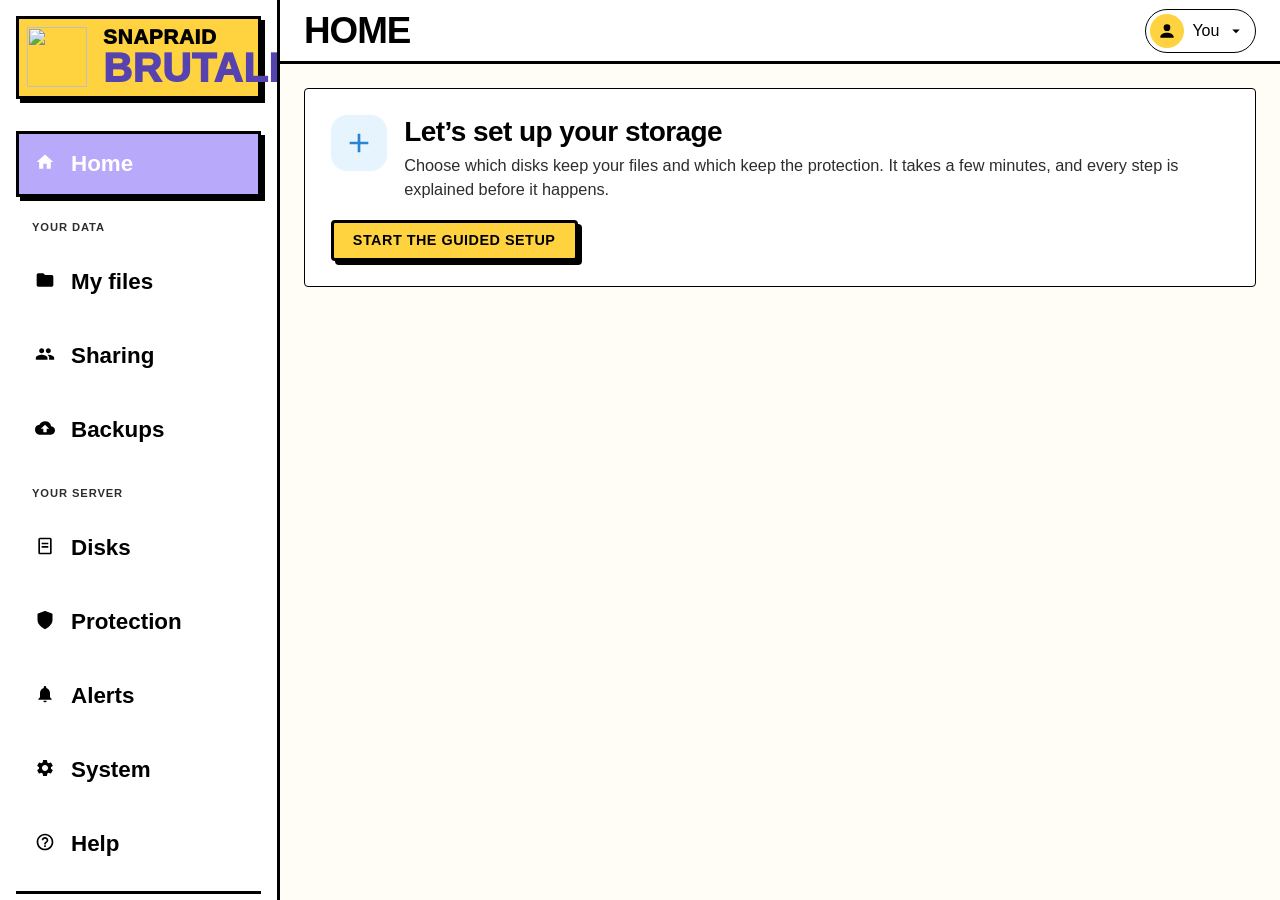
==== commit c860db4e: "Menu of the person and My settings; actions on the server with their explanation; notes of 1.3.0 The" ====
--- a/brutale/index.html
+++ b/brutale/index.html
@@ -115,9 +115,7 @@
                     <div class="header-actions" id="header-actions">
                         <!-- Dynamic Action Buttons injected here -->
                     </div>
-                    <button id="theme-toggle" class="btn btn-secondary btn-icon" data-tooltip="Toggle Theme">
-                        <span class="icon" id="icon-theme"></span>
-                    </button>
+                    <div class="user-menu" id="user-menu"><!-- the menu of the person: light or dark, My settings, the server, log out --></div>
                 </div>
             </header>
             
--- a/brutale/css/style.css
+++ b/brutale/css/style.css
@@ -84,6 +84,8 @@
     --accent-glow: var(--c-neo-yellow);
     --brand-primary: var(--c-black);
     --brand-secondary: #5643B0;
+    /* text on the yellow of the primary buttons: the badge of the person, the open ? of the menu */
+    --um-on-accent: var(--c-black);
     --btn-primary: var(--c-neo-yellow);
     --btn-secondary: var(--c-neo-purple);
     --btn-danger: var(--c-neo-pink); /* Use Coral Pink for danger buttons */
--- a/brutale/css/simple.css
+++ b/brutale/css/simple.css
@@ -810,3 +810,137 @@
     .cf-area { height: 55vh; }
     .cf-side { max-width: none; }
 }
+
+/* --- layers: a message is never hidden behind a window --- */
+/* windows (.modal-overlay) and the search sit at 1000; tooltips, then toasts, go above them */
+.tooltip-floating { z-index: 2500; }
+#toast-container { z-index: 3000; }
+
+/* --- the menu of the person, top right, and My settings --- */
+.user-menu { display: flex; align-items: center; }
+.um-trigger {
+    display: inline-flex; align-items: center; gap: 0.5rem;
+    min-height: 44px; padding: 0 0.6rem 0 0.25rem;
+    border-radius: 22px; border: 1px solid var(--border);
+    background: transparent; color: var(--text-primary); cursor: pointer; font: inherit;
+}
+.um-trigger:hover { background: var(--bg-card-hover); }
+.um-trigger[aria-expanded="true"] { border-color: var(--q-accent, var(--btn-primary)); background: var(--q-accent-soft, var(--bg-sub)); }
+.um-trigger:focus-visible, .um-item:focus-visible, .um-q:focus-visible, .um-seg-btn:focus-visible { outline: 2px solid var(--q-ring, var(--accent-glow)); outline-offset: 2px; }
+.um-badge {
+    width: 34px; height: 34px; flex: none; border-radius: 50%;
+    display: inline-flex; align-items: center; justify-content: center;
+    background: var(--q-accent-strong, var(--btn-primary)); color: var(--um-on-accent, #fff); font-weight: 600;
+}
+.um-badge svg { width: 20px; height: 20px; fill: currentColor; }
+.um-badge-big { width: 44px; height: 44px; font-size: 1.1rem; }
+.um-name { font-weight: 500; max-width: 12rem; overflow: hidden; text-overflow: ellipsis; white-space: nowrap; }
+.um-chev { width: 18px; height: 18px; fill: currentColor; }
+.um-backdrop { position: fixed; inset: 0; z-index: 900; background: transparent; }
+.um-menu {
+    position: fixed; top: 60px; right: 16px; z-index: 901;
+    width: 320px; max-height: calc(100vh - 76px); overflow-y: auto; box-sizing: border-box;
+    padding: 0.5rem; border-radius: 14px; border: 1px solid var(--border);
+    background: var(--bg-card); color: var(--text-primary);
+    box-shadow: 0 16px 40px rgba(8, 12, 18, 0.28);
+    display: flex; flex-direction: column;
+}
+.um-head { display: flex; gap: 0.75rem; align-items: center; padding: 0.6rem 0.6rem 0.75rem; }
+.um-who { min-width: 0; }
+.um-who-name { font-weight: 600; }
+.um-who-where { font-size: 0.8rem; color: var(--text-secondary); margin-top: 2px; }
+.um-sep { height: 1px; background: var(--border); margin: 0.35rem 0; }
+.um-group-label { padding: 0.6rem 0.6rem 0.35rem; font-size: 0.75rem; font-weight: 600; color: var(--text-secondary); }
+.um-group-row { display: flex; align-items: center; gap: 0.5rem; justify-content: space-between; }
+.um-item {
+    display: flex; align-items: center; gap: 0.75rem; width: 100%;
+    min-height: 44px; padding: 0 0.6rem; border: 0; border-radius: 8px;
+    background: transparent; color: var(--text-primary); font: inherit; text-align: left; cursor: pointer;
+}
+.um-item:hover:not([disabled]) { background: var(--bg-card-hover); }
+.um-item[disabled] { opacity: 0.5; cursor: not-allowed; }
+.um-icon { width: 18px; height: 18px; flex: none; color: var(--text-secondary); }
+.um-icon svg { width: 18px; height: 18px; fill: currentColor; }
+.um-label { flex: 1; }
+.um-kbd { font-size: 0.75rem; color: var(--text-secondary); }
+.um-pill { font-size: 0.75rem; font-weight: 600; padding: 2px 8px; border-radius: 10px; background: var(--q-accent-soft, var(--bg-sub)); color: var(--q-accent, var(--text-sky)); }
+.um-switch { width: 34px; height: 20px; border-radius: 10px; background: var(--border); position: relative; flex: none; }
+.um-switch span { position: absolute; top: 2px; left: 2px; width: 16px; height: 16px; border-radius: 50%; background: #fff; transition: left 0.15s; }
+.um-switch.on { background: var(--q-accent-strong, var(--btn-primary)); }
+.um-switch.on span { left: 16px; }
+.um-seg {
+    display: grid; grid-template-columns: repeat(auto-fit, minmax(0, 1fr)); grid-auto-flow: column; gap: 3px;
+    padding: 3px; border-radius: 9px; background: var(--bg-sub); border: 1px solid var(--border);
+}
+.um-menu .um-seg { margin: 0 0.6rem 0.4rem; }
+.um-page .um-seg { min-width: 300px; }
+.um-seg-btn {
+    min-height: 36px; padding: 0 0.6rem; border: 0; border-radius: 7px; cursor: pointer; font: inherit; font-size: 0.85rem;
+    background: transparent; color: var(--text-secondary); font-weight: 500;
+}
+.um-seg-btn.on { background: var(--bg-card); color: var(--text-primary); font-weight: 600; box-shadow: 0 1px 3px rgba(0, 0, 0, 0.18); }
+.um-place { font-size: 0.72rem; font-weight: 500; padding: 2px 8px; border-radius: 6px; background: var(--sp-busy-bg); color: var(--text-primary); white-space: nowrap; }
+.um-place-server { background: var(--sp-warn-bg); }
+.um-facts { padding: 0 0.6rem 0.4rem; font-size: 0.8rem; color: var(--text-secondary); }
+.um-pending { display: flex; align-items: center; gap: 0.5rem; margin: 0.25rem 0.6rem 0.4rem; padding: 0.5rem 0.6rem; border-radius: 8px; background: var(--sp-warn-bg); font-size: 0.85rem; }
+.um-pending span { flex: 1; }
+.um-act-row { display: flex; align-items: center; gap: 2px; border-radius: 8px; }
+.um-act-row .um-item { flex: 1; }
+.um-q {
+    width: 32px; height: 32px; flex: none; margin-right: 6px; border-radius: 50%;
+    border: 1px solid var(--border); background: transparent; color: var(--text-secondary);
+    font: inherit; font-size: 0.8rem; font-weight: 600; cursor: help;
+}
+.um-q[aria-expanded="true"] { background: var(--q-accent-strong, var(--btn-primary)); border-color: transparent; color: var(--um-on-accent, #fff); }
+.um-version { padding: 0.5rem 0.6rem 0.25rem; font-size: 0.72rem; color: var(--text-secondary); }
+.um-tip {
+    position: fixed; z-index: 902; width: 290px; box-sizing: border-box;
+    padding: 0.8rem 0.95rem; border-radius: 12px; border: 1px solid var(--border);
+    background: var(--bg-card); color: var(--text-primary); box-shadow: 0 16px 40px rgba(8, 12, 18, 0.28);
+    display: flex; flex-direction: column; gap: 0.4rem; font-size: 0.82rem; line-height: 1.45; pointer-events: none;
+}
+.um-tip-title { font-weight: 600; font-size: 0.88rem; }
+.um-tip-muted { color: var(--text-secondary); }
+.um-tip-small { font-size: 0.75rem; }
+.um-warn { display: flex; gap: 0.6rem; align-items: flex-start; padding: 0.75rem 0.85rem; border-radius: 10px; background: var(--sp-warn-bg); margin-bottom: 1rem; font-size: 0.9rem; line-height: 1.45; }
+.um-ack { display: flex; gap: 0.6rem; align-items: center; min-height: 44px; margin-top: 0.75rem; padding: 0 0.75rem; border-radius: 8px; border: 1px solid var(--border); cursor: pointer; }
+.um-ack input { width: 18px; height: 18px; margin: 0; }
+.um-keys { width: 100%; border-collapse: collapse; }
+.um-keys td { padding: 0.45rem 0.5rem; border-bottom: 1px solid var(--border); }
+.um-keys td:first-child { white-space: nowrap; width: 1%; }
+.um-gone { position: fixed; inset: 0; z-index: 2000; display: flex; align-items: center; justify-content: center; background: rgba(8, 12, 18, 0.6); padding: 1rem; }
+.um-gone-card { max-width: 420px; padding: 2rem; border-radius: 16px; background: var(--bg-card); color: var(--text-primary); text-align: center; }
+.um-gone-card h2 { margin: 1rem 0 0.5rem; font-size: 1.3rem; }
+.um-gone-card p { margin: 0; color: var(--text-secondary); line-height: 1.5; }
+.um-out { min-height: 100vh; display: flex; align-items: center; justify-content: center; padding: 2rem; box-sizing: border-box; background: var(--bg-main); color: var(--text-primary); }
+.um-out-card { width: 100%; max-width: 440px; box-sizing: border-box; padding: 2rem; border-radius: 14px; border: 1px solid var(--border); background: var(--bg-card); display: flex; flex-direction: column; gap: 0.9rem; }
+.um-out-brand { display: flex; align-items: center; gap: 0.5rem; }
+.um-out-brand .font-mono { color: var(--text-secondary); font-size: 0.85rem; }
+.um-out-card h1 { margin: 0.5rem 0 0; font-size: 1.5rem; }
+.um-out-card p { margin: 0; color: var(--text-secondary); line-height: 1.5; }
+.um-out-again { justify-content: center; min-height: 44px; display: inline-flex; align-items: center; text-decoration: none; }
+.um-out-small { font-size: 0.85rem; }
+.um-page { display: flex; flex-direction: column; gap: 1rem; max-width: 860px; }
+.um-foot { display: flex; flex-direction: column; gap: 0.5rem; padding: 0 0.25rem; }
+.sp-section-extra .um-place + .sp-adv-switch, .sp-section-extra .um-place + * { margin-left: 0.5rem; }
+
+/* on a phone the menu comes up from the bottom, the ? opens above it */
+@media (max-width: 700px) {
+    .um-name, .um-chev { display: none; }
+    .um-trigger { padding: 0 0.25rem; border-color: transparent; }
+    .um-backdrop { background: rgba(0, 0, 0, 0.55); }
+    .um-menu { top: auto; left: 0; right: 0; bottom: 0; width: auto; max-height: 85vh; border-radius: 18px 18px 0 0; padding: 0.75rem 0.75rem 1.5rem; }
+    .um-menu::before { content: ""; width: 40px; height: 4px; border-radius: 2px; background: var(--border); align-self: center; margin-bottom: 0.5rem; flex: none; }
+    .um-item { min-height: 48px; }
+    .um-tip.um-tip-phone { left: 12px; right: 12px; width: auto; top: 12px; }
+    .um-page .um-seg { min-width: 0; width: 100%; }
+}
+
+/* --- spacing: compact, chosen on My settings --- */
+[data-density="compact"] .view-container { padding: 1rem 1.25rem 4rem; }
+[data-density="compact"] .card { padding: 0.9rem 1rem; }
+[data-density="compact"] .sp-section-head { margin-bottom: 0.6rem; }
+[data-density="compact"] .sp-row { padding-top: 0.45rem; padding-bottom: 0.45rem; }
+[data-density="compact"] .sp-form-row { margin-top: 0.35rem; margin-bottom: 0.35rem; }
+[data-density="compact"] .q-tiles, [data-density="compact"] .sp-tiles { gap: 0.6rem; }
+[data-density="compact"] h1, [data-density="compact"] .sp-hero-title { line-height: 1.15; }
